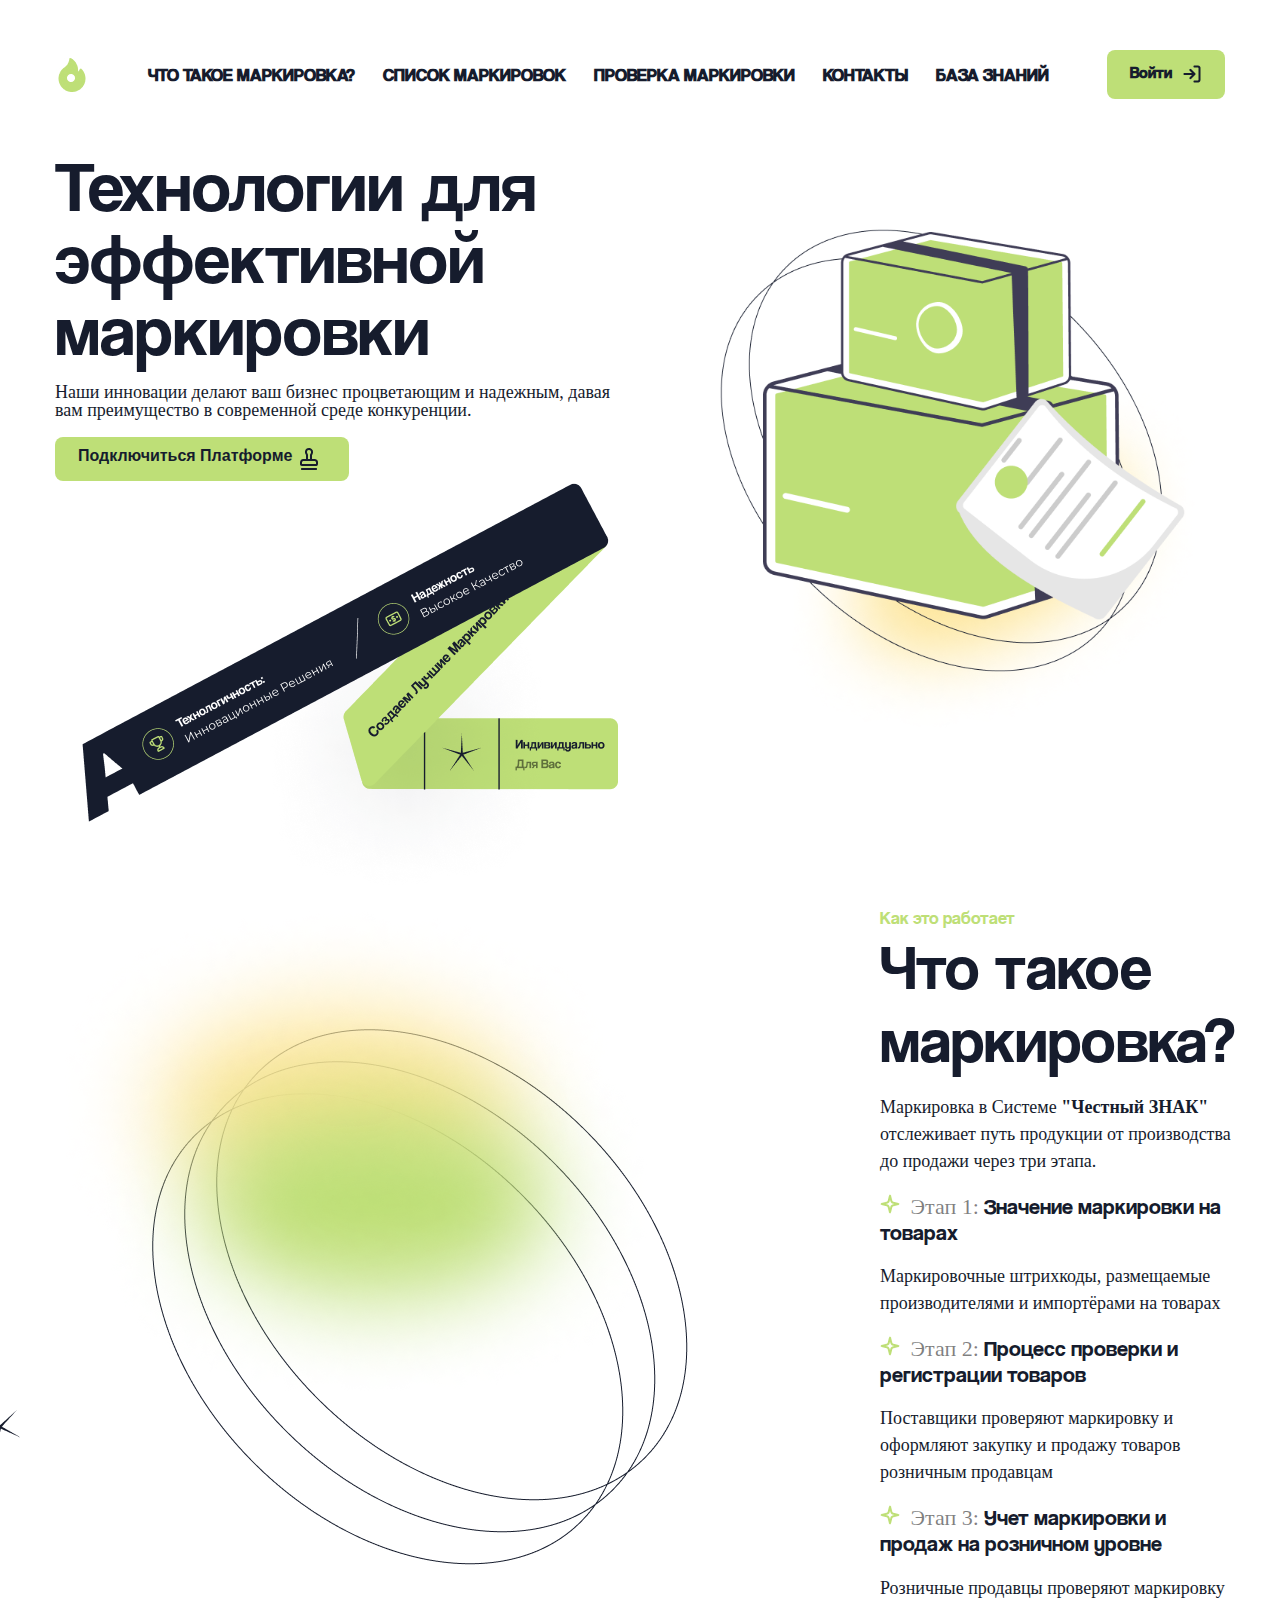
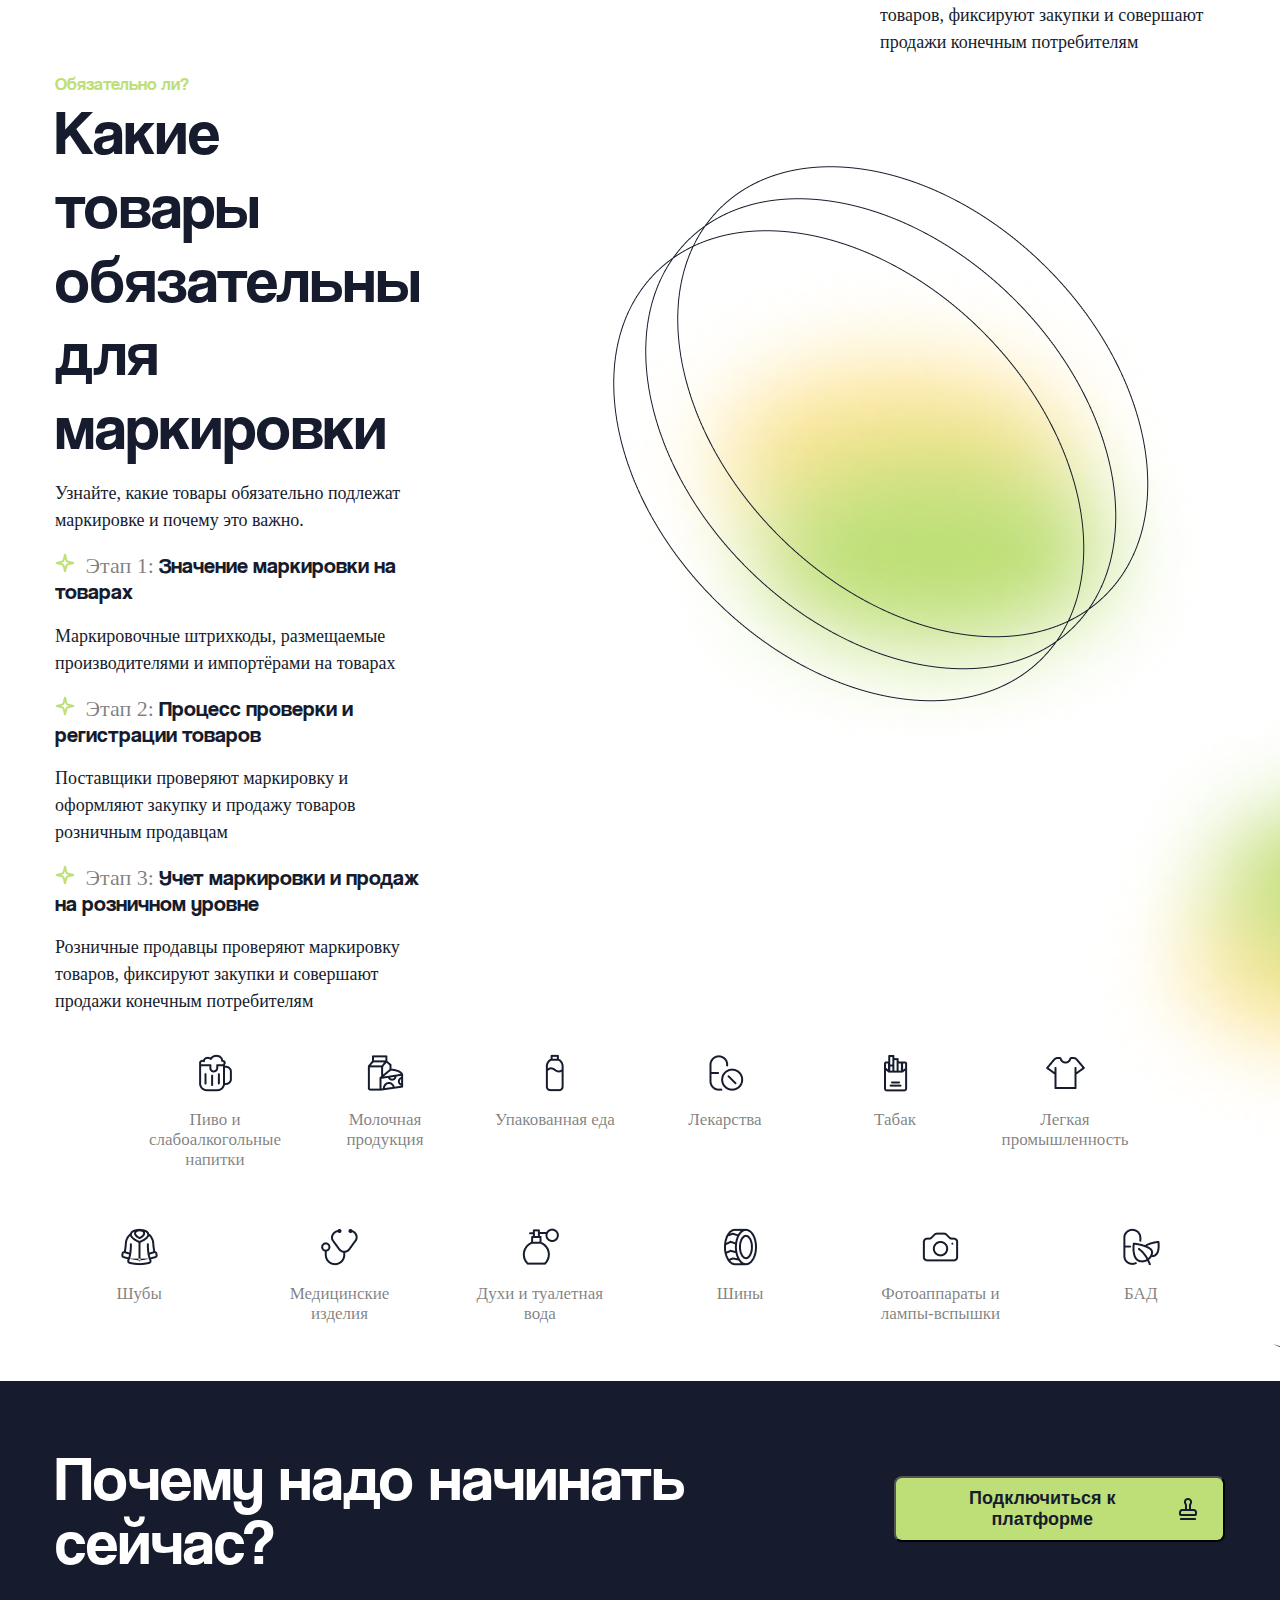
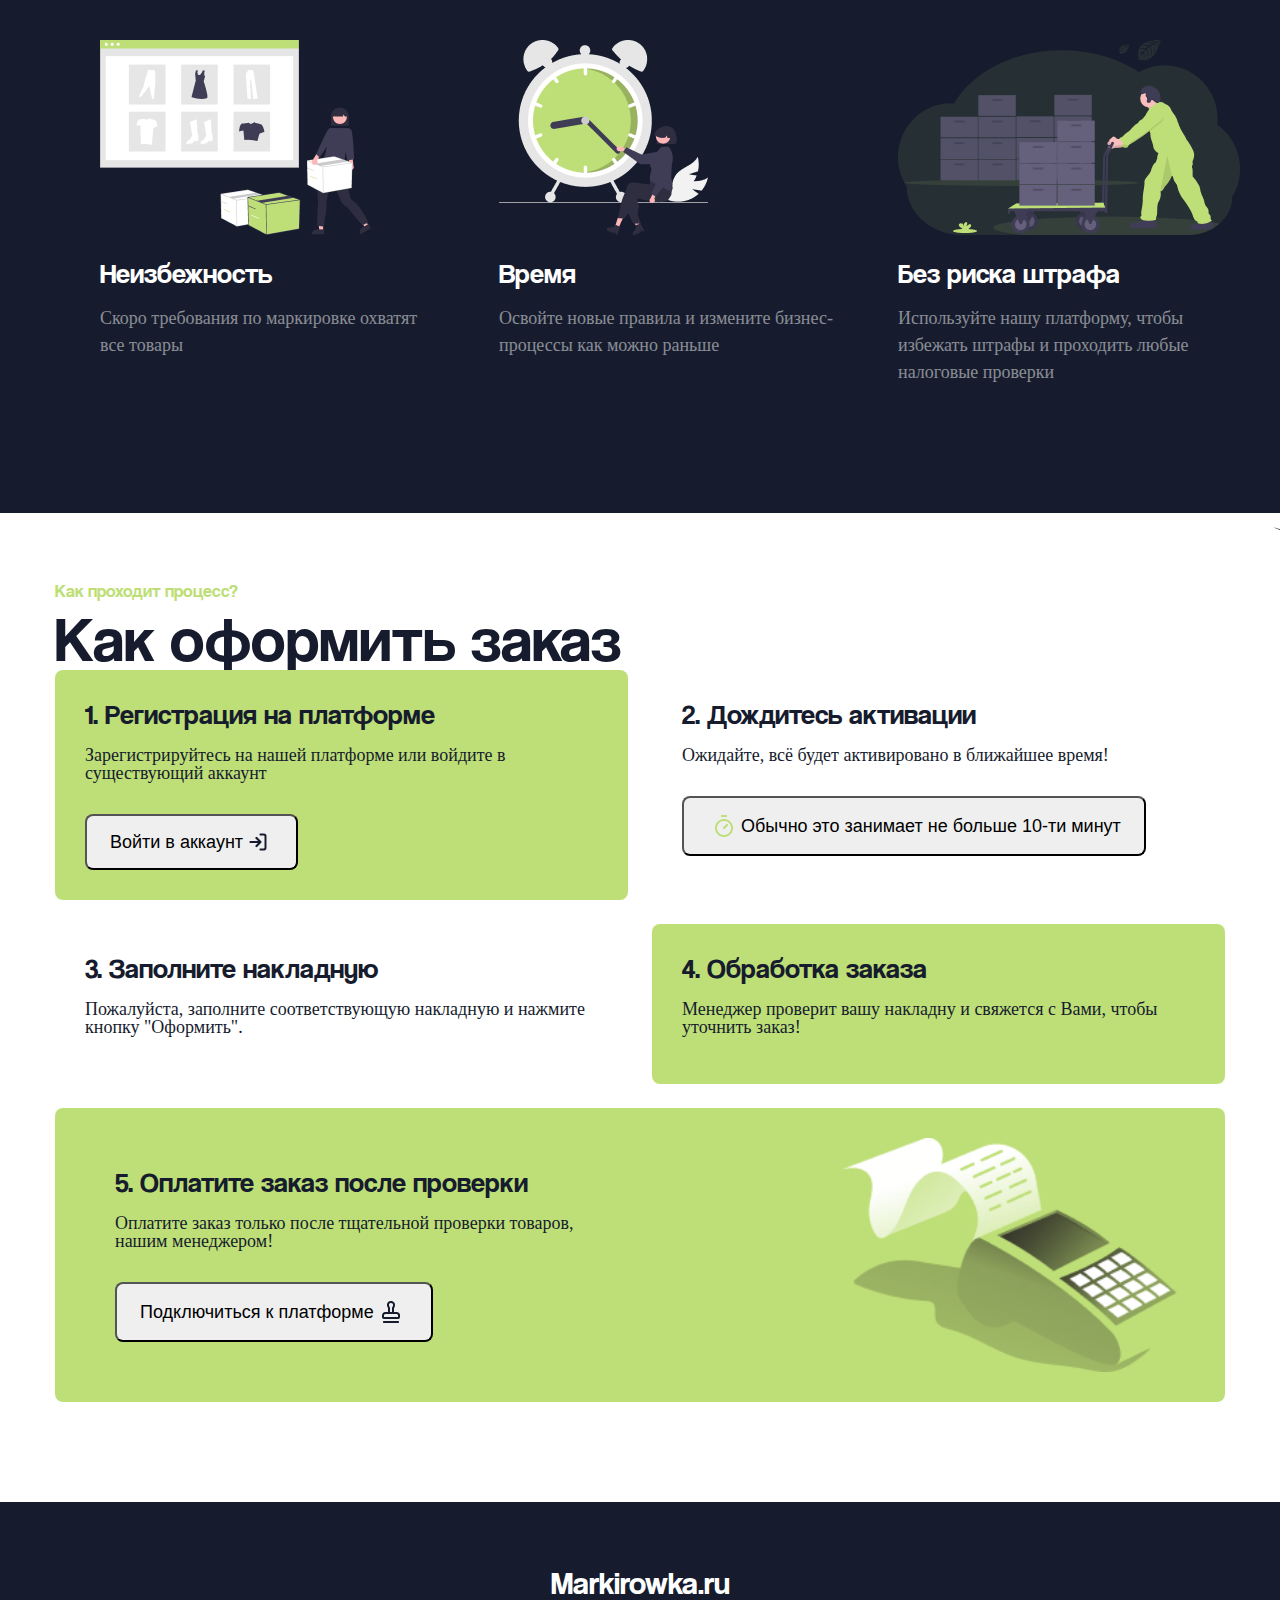
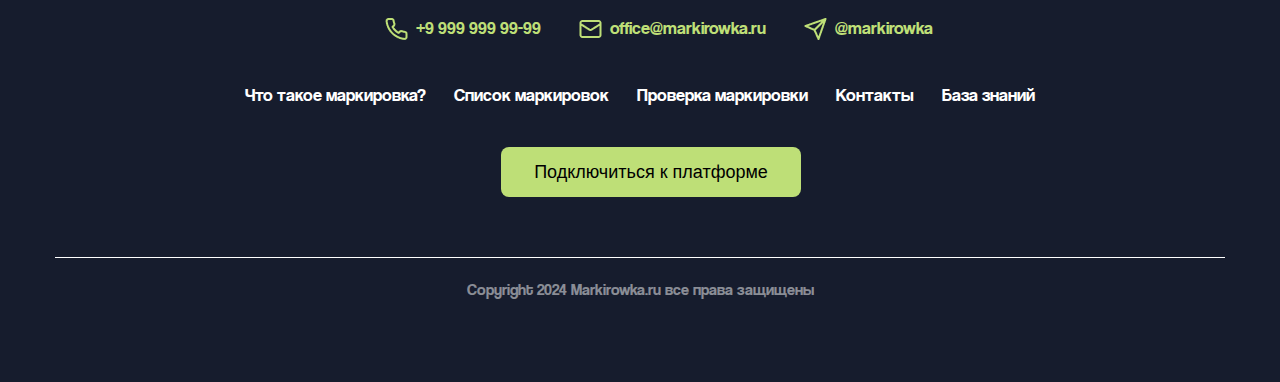
==== index.html @ 3d02a007 "12" ====
<!DOCTYPE html>
<html lang="en">

<head>
	<meta charset="UTF-8" />

	<meta name="viewport" content="width=device-width, initial-scale=1.0" />
	<link rel="stylesheet" href="assets/css/style.css" />
	<link rel="preconnect" href="https://fonts.googleapis.com" />
	<link rel="preconnect" href="https://fonts.gstatic.com" crossorigin />
	<link
		href="https://fonts.googleapis.com/css2?family=Ubuntu:ital,wght@0,300;0,400;0,500;0,700;1,300;1,400;1,500;1,700&display=swap"
		rel="stylesheet" />
	<link href="assets/Fonts/coolvetica rg.ttf" rel="stylesheet" />

	<title>Project</title>
</head>

<body>
	<header class="header">
		<div class="container">
			<div class="header__inner">
				<div class="logo">
					<img class="header__logo" src="assets/Logo/Group.jpg" alt="" />
				</div>
				<nav class="nav">
					<a class="nav__link" href="#">Что такое маркировка?</a>
					<a class="nav__link" href="#">Список маркировок</a>
					<a class="nav__link" href="#">Проверка маркировки</a>
					<a class="nav__link" href="#">Контакты</a>
					<a class="nav__link" href="#">База знаний</a>
				</nav>
				<a class="btn" href="#">
					Войти
					<img class="icon" src="assets/icon/Service/service1.png" alt="#">
				</a>
			</div>
			<div class="burger__menu">
				<div class="burger__icon"></div>
			</div>
		</div>
	</header>

	<div class="intro">
		<div class="container">
			<div class="intro__inner">
				<div class="left">
					<h1 class="intro__title">Технологии для эффективной маркировки</h1>
					<p>
						Наши инновации делают ваш бизнес процветающим и надежным, давая
						вам преимущество в современной среде конкуренции.
					</p>
					<button class="btn" href="#">
						Подключиться платформе
						<img class="icon__btn" src="assets/icon/Service/stamp 1.png" alt="#">
					</button>
					<img class="images__lents" src="assets/Images/lent.png" alt="#" />
				</div>
				<div class="right">
					<img class="images__box" src="assets/Images/Box.png" alt="#" />
				</div>
			</div>
		</div>
	</div>

	<section class="about">
		<div class="container">
			<div class="about__wrapper">
				<div class="left">
					<div class="about__item">
						<img class="item" src="assets/Images/Group 35933.png" alt="" />
					</div>
				</div>
				<div class="right">
					<h3 class="section__suptitle">Как это работает</h3>
					<h2 class="section__title">Что такое маркировка?</h2>
					<div class="section__text">
						<p>
							Маркировка в Системе <span>"Честный ЗНАК" </span>отслеживает
							путь продукции от производства до продажи через три этапа.
						</p>
					</div>
					<div class="section__stage">
						<h4>
							<span class="stage__s">
								<img class="icon__stage__s" src="assets/icon/Service/star.png" alt="#">
								Этап 1:
							</span> Значение маркировки на
							товарах
						</h4>
						<p class="stage">
							Маркировочные штрихкоды, размещаемые производителями и
							импортёрами на товарах
						</p>
						<h4>
							<span class="stage__s">
								<img class="icon__stage__s" src="assets/icon/Service/star.png" alt="#">
								Этап 2:
							</span> Процесс проверки и
							регистрации товаров
						</h4>
						<p class="stage">
							Поставщики проверяют маркировку и оформляют закупку и продажу
							товаров розничным продавцам
						</p>
						<h4>
							<span class="stage__s">
								<img class="icon__stage__s" src="assets/icon/Service/star.png" alt="#">
								Этап 3:
							</span>Учет маркировки и продаж на
							розничном уровне
						</h4>
						<p class="stage">
							Розничные продавцы проверяют маркировку товаров, фиксируют
							закупки и совершают продажи конечным потребителям
						</p>
					</div>
				</div>
			</div>
		</div>
	</section>

	<section class="section">
		<div class="container">
			<div class="about__wrapper">
				<div class="left">
					<h3 class="section__suptitle">Обязательно ли?</h3>
					<h2 class="section__title">
						Какие товары обязательны для маркировки
					</h2>
					<div class="section__text">
						<p>
							Узнайте, какие товары обязательно подлежат маркировке и почему это
							важно.
						</p>
					</div>
					<div class="section__stage">
						<h4>
							<span class="stage__s">
								<img class="icon__stage__s" src="assets/icon/Service/star.png" alt="#">
								Этап 1:
							</span> Значение маркировки на
							товарах
						</h4>
						<p class="stage">
							Маркировочные штрихкоды, размещаемые производителями и импортёрами
							на товарах
						</p>
						<h4>
							<span class="stage__s">
								<img class="icon__stage__s" src="assets/icon/Service/star.png" alt="#">
								Этап 2:
							</span> Процесс проверки и
							регистрации товаров
						</h4>
						<p class="stage">
							Поставщики проверяют маркировку и оформляют закупку и продажу
							товаров розничным продавцам
						</p>
						<h4>
							<span class="stage__s">
								<img class="icon__stage__s" src="assets/icon/Service/star.png" alt="#">
								Этап 3:
							</span>Учет маркировки и продаж на
							розничном уровне
						</h4>
						<p class="stage">
							Розничные продавцы проверяют маркировку товаров, фиксируют закупки
							и совершают продажи конечным потребителям
						</p>
					</div>
				</div>
				<div class="right">
					<div class="about__items ">
						<img class="item" src="assets/Images/Group.png" alt="" />
					</div>
				</div>
			</div>
		</div>
	</section>

	<section class="icons">
		<div class="container">
			<div class="top__icons">
				<div class="icons__img">
					<img src="assets/icon/Icons/beer.png" alt="#">
					<p>Пиво и слабоалкогольные напитки</p>
				</div>
				<div class="icons__img">
					<img src="assets/icon/Icons/milk.png" alt="#">
					<p> Молочная продукция</p>
				</div>
				<div class="icons__img">
					<img src="assets/icon/Icons/water.png" alt="#">
					<p>Упакованная еда</p>
				</div>
				<div class="icons__img">
					<img src="assets/icon/Icons/medicine.png" alt="#">
					<p>Лекарства</p>
				</div>
				<div class="icons__img">
					<img src="assets/icon/Icons/tobacco.png" alt="#">
					<p>Табак</p>
				</div>
				<div class="icons__img">
					<img src="assets/icon/Icons/clothes.png" alt="#">
					<p>Легкая промышленность</p>
				</div>
			</div>

			<div class="bottom__icons">
				<div class="icons__img">
					<img src="assets/icon/Icons/fur.png" alt="#">
					<p>Шубы</p>
				</div>
				<div class="icons__img">
					<img src="assets/icon/Icons/izd_med.png" alt="#">
					<p>Медицинские изделия</p>
				</div>
				<div class="icons__img">
					<img src="assets/icon/Icons/perfume.png" alt="#">
					<p>Духи и туалетная вода</p>
				</div>
				<div class="icons__img">
					<img src="assets/icon/Icons/tires.png" alt="#">
					<p>Шины</p>
				</div>
				<div class="icons__img">
					<img src="assets/icon/Icons/cameras.png" alt="#">
					<p>Фотоаппараты и лампы-вспышки</p>
				</div>
				<div class="icons__img">
					<img src="assets/icon/Icons/bad.png" alt="#">
					<p>БАД</p>
				</div>
			</div>
		</div>
	</section>



	<!-- <section class="section__images">
    <div class="container">
      <div class="image-gallery">
        <div class="top-row">
          <div class="images">
            <img src="assets/Images/Rectangle 15.png" alt="Image 1" class="image" />
            <div class="text">
              <p>
                <img class="icon__text" src="assets/icon/Service/star.png" alt="#">
                Обязательная маркировка
              </p>
              <p>Товары легкой промышленности</p>
            </div>
          </div>
          <div class="images">
            <img src="assets/Images/Rectangle 16.png" alt="Image 2" class="image" />
            <div class="text">
              <p>
                <img class="icon__text" src="assets/icon/Service/star.png" alt="#">
                Обязательная маркировка
              </p>
              <p>Фотоаппараты и лампы-вспышки</p>
            </div>
          </div>
          <div class="images">
            <img src="assets/Images/Rectangle 17.png" alt="Image 3" class="image" />
            <div class="text">
              <p>
                <img class="icon__text" src="assets/icon/Service/star.png" alt="#">
                Обязательная маркировка
              </p>
              <p>Постельное белье</p>
            </div>
          </div>
        </div> -->

	<!-- <div class="bottom-row">
    <div class="images">
      <img src="assets/Images/Rectangle 18.png" alt="Image 4" class="image" />
      <div class="text">
        <p>
          <img class="icon__text" src="assets/icon/Service/star.png" alt="#">
          Обязательная маркировка
        </p>
        <p>Духи и туалетная вода</p>
      </div>
    </div>
    <div class="images">
      <img src="assets/Images/Rectangle 19.png" alt="Image 5" class="image" />
      <div class="text">
        <p>
          <img class="icon__text" src="assets/icon/Service/star.png" alt="#">
          Обязательная маркировка
        </p>
        <p>Шины и покрышки</p>
      </div>
    </div>
    <div class="images">
      <img src="assets/Images/Rectangle 20.png" alt="Image 6" class="image" />
      <div class="text">
        <p>
          <img class="icon__text" src="assets/icon/Service/star.png" alt="#">
          Обязательная маркировка
        </p>
        <p>Обувь</p>
      </div>
    </div>
    <div class="images">
      <img src="assets/Images/Rectangle 21.png" alt="Image 7" class="image" />
      <div class="text">
        <p>
          <img class="icon__text" src="assets/icon/Service/star.png" alt="#">
          Обязательная маркировка
        </p>
        <p>Шубы</p>
      </div>
    </div>
  </div>
  </div>
  </div>

  </section> -->

	<section class="product">
		<div class="container">
			<div class="product__wrapper">
				<h5 class="product__input">
					Почему надо начинать сейчас?
				</h5>
				<button class="btn__icon">
					Подключиться к платформе
					<img class="icon" src="assets/icon/Service/stamp 1.png" alt="#">
				</button>
			</div>
			<div class="product__bottom">
				<div class="up">
					<img class="img__up" src="assets/Images/shopping_re_owap 1.png" alt="#">
					Неизбежность
					<p>Скоро требования по маркировке охватят все товары</p>
				</div>

				<div class="up">
					<img class="img__up" src="assets/Images/management_re_tk5w 2.png" alt="#">
					Время
					<p>Освойте новые правила и измените бизнес-процессы как можно раньше</p>
				</div>

				<div class="up">
					<img class="img__up" src="assets/Images/logistics_x-4-dc 1.png" alt="#">
					Без риска штрафа
					<p>Используйте нашу платформу, чтобы избежать штрафы и проходить любые налоговые проверки</p>
				</div>

			</div>
		</div>
	</section>

	<section class="order">
		<div class="container">
			<div class="order__wrapper">
				<h3 class="order__suptitle">Как проходит процесс?</h3>
				<h2 class="order__title">Как оформить заказ</h2>

				<div class="order__content">
					<div class="order__item">
						<h6 class="text__order">1. Регистрация на платформе</h6>
						<p>
							Зарегистрируйтесь на нашей платформе или войдите в существующий
							аккаунт
						</p>
						<div class="btn__order">
							<button class="btn__place" type="Войти в аккаунт">
								Войти в аккаунт
								<img class="icon__place" src="assets/icon/Service/service1.png" alt="#">
							</button>
						</div>
					</div>

					<div class="order__item order__item--transparent">
						<h6 class="text__order">2. Дождитесь активации</h6>
						<p>Ожидайте, всё будет активировано в ближайшее время!</p>
						<div class="btn__order">
							<button class="btn__place" type="Обычно это занимает не больше 10-ти минут">
								<img class="icon__place" src="assets/icon/Service/timer 1.png" alt="#">
								Обычно это занимает не больше 10-ти минут
							</button>
						</div>
					</div>
				</div>
				<div class="order__content">
					<div class="order__item order__item--transparent">
						<h6 class="text__orders">3. Заполните накладную</h6>
						<p>
							Пожалуйста, заполните соответствующую накладную и нажмите кнопку
							"Оформить".
						</p>
					</div>

					<div class="order__item">
						<h6 class="text__orders">4. Обработка заказа</h6>
						<p>
							Менеджер проверит вашу накладну и свяжется c Вами, чтобы
							уточнить заказ!
						</p>
					</div>
				</div>
				<div class="container__order">
					<div class="order__item">
						<h6 class="text__order">5. Оплатите заказ после проверки</h6>
						<p>
							Оплатите заказ только после тщательной проверки товаров, нашим
							менеджером!
						</p>
						<div class="btn__order">
							<button class="btn__place" type="Подключиться к платформе">
								Подключиться к платформе
								<img class="icon__place" src="assets/icon/Service/stamp 1.png" alt="#">
							</button>
						</div>
					</div>
					<div class="right__payment">
						<img src="assets/Images/edc.png" alt="" />
					</div>
				</div>
			</div>
		</div>
	</section>

	<footer class="footer">
		<div class="container">
			<div class="footer__inner">
				<div class="footer__logo">Markirowka.ru</div>
				<div class="label">
					<div class="footer__label">
						<img class="icon__label" src="assets/icon/Service/phone 1.png" alt="#">
						+9 999 999 99-99
					</div>
					<div class="footer__label">
						<img class="icon__label" src="assets/icon/Service/mail 1.png" alt="#">
						office@markirowka.ru
					</div>
					<div class="footer__label">
						<img class="icon__label" src="assets/icon/Service/send 1.png" alt="#">
						@markirowka
					</div>
				</div>
				<div class="marking">
					<div class="footer__marking">Что такое маркировка?</div>
					<div class="footer__marking">Список маркировок</div>
					<div class="footer__marking">Проверка маркировки</div>
					<div class="footer__marking">Контакты</div>
					<div class="footer__marking">База знаний</div>
				</div>
				<div class="footer__button">
					<button class="footer__btn" type="Подключиться к платформе">
						Подключиться к платформе
					</button>
				</div>
				<div class="copyright">
					Copyright 2024 Markirowka.ru все права защищены
				</div>
			</div>
		</div>
	</footer>
</body>

</html>
---- assets/css/style.css ----
@font-face {
	font-family: 'Coolvetica';
	src: url('../Fonts/coolvetica\ rg.ttf') format('truetype');
	font-style: normal;
	font-weight: normal;
}

body {
	margin: 0;
	font-family: 'Coolvetica';
	width: 100%;
	line-height: 1.6;
	color: #161c2d;
	background-image: url('../background/App\ Landing\ Page.png');
	background-size: unset;
	background-repeat: no-repeat;
	background-position: center;
}

*,
*::after,
*::before {
	box-sizing: border-box;
}

h1,
h2,
h3,
h4,
h5,
h6 {
	margin: 0;
}

.container {
	width: 100%;
	max-width: 1200px;
	padding: 0 15px;
	margin: 0 auto;
}

.intro {
	width: 100%;
	display: flex;
	flex-direction: column;
	justify-content: flex-start;
}

.intro__inner {
	width: 100%;
	max-width: 100%;
	margin: 0;
	display: flex;
	flex-direction: row;
}

.left {
	margin: 0 auto;
	flex: 1 1 50%;
	display: flex;
	flex-direction: column;
	align-items: flex-start;
	width: 70%;
}

.right {
	flex: 1 1 50%;
}

.intro__title {
	font-size: 72px;
	font-weight: 400;
	line-height: 72px;
	text-align: left;
}

.header {
	width: 100%;
	padding: 50px 0px;
	z-index: 1000;
	justify-content: space-between;
}

.header__inner {
	display: flex;
	justify-content: space-between;
	align-items: center;
}

.logo {
	display: flex;
}

.header__logo {
	font-weight: 700;
	align-items: center;
	/* padding-right: 81px; */
}

.nav {
	text-transform: uppercase;
	padding-left: 0px 81px 0px 81px;
}

.nav__link {
	vertical-align: top;
	padding: 0px 12px 0px 12px;
	color: #161c2d;
	font-size: 18px;
	text-decoration: none;
	line-height: 26px;
	font-weight: 700;

	transition: color 0.2s linear;
}

.nav__link:hover {
	color: #bedf77;
}

.btn {
	display: flex;
	justify-content: center;
	vertical-align: top;
	border-radius: 8px;
	padding: 10px 23px 10px 23px;
	text-transform: capitalize;
	font-size: 16px;
	font-weight: 700;
	text-decoration: none;
	border: 0;
	background-color: #bedf77;
	color: #161c2d;
}

.btn__text {
	display: flex;
}

.btn__platform {
	padding: 16px 32px 16px 23px;
	font-weight: 700;
	border-radius: 8px;
	background-color: #bedf77;
	text-decoration: none;
	color: #161c2d;
}

.images__box {
	max-width: 100%;
	position: relative;
}

p {
	font-weight: 500;
	font-size: 18px;
	font-family: 'Poppins';
	line-height: 100%;
	text-align: left;
}

.item {
	display: flex;
	flex-wrap: wrap-reverse;
	flex-direction: column;
	align-items: center;
}

.about__wrapper {
	display: flex;
}

.about__wrapper .right {
	padding-left: 100px;
}

.about__item {
	display: flex;
	align-items: flex-start;
}

.about__items {
	display: flex;
	align-items: flex-start;
}

/**ICONS**/
.top__icons {
	width: 100%;
	display: flex;
	justify-content: center;
	column-gap: 32px;
	padding: 20px 0px;
}

.icons__img {
	display: flex;
	flex-direction: column;
	align-items: center;
	justify-content: space-around;
}

.icons__img p {
	width: 138px;
	height: 60px;
	font-size: 17px;
	font-weight: 400;
	line-height: 20px;
	text-align: center;
	color: #00000080;
}

.bottom__icons {
	width: 100%;
	display: flex;
	justify-content: space-around;
	column-gap: 32px;
	padding: 20px 0px;
}

/* ??? */
.section__suptitle {
	font-size: 18px;
	font-weight: 400;
	line-height: 20.7px;
	color: #bedf77;
}

.section__title {
	line-height: 115%;
	font-size: 64px;
	font-weight: 400;
	text-align: left;
}

.section__text p {
	font-family: Poppins;
	font-size: 18px;
	font-weight: 500;
	line-height: 27px;
	text-align: left;
	padding-top: 0;
}

h4 {
	font-size: 22px;
	font-weight: 400;
	line-height: 25.3px;
	text-align: left;
}

span {
	font-family: Poppins;
	font-size: 18px;
	font-weight: 700;
	line-height: 27px;
	text-align: left;
}

.stage__s {
	font-size: 22px;
	font-weight: 400;
	text-align: left;
	color: #00000080;
}

.stage {
	width: auto;
	font-family: Poppins;
	font-size: 18px;
	font-weight: 500;
	line-height: 27px;
	text-align: left;
}

/* ????????? */
.section__images {
	display: flex;
	justify-content: space-between;
	align-items: center;
	padding-bottom: 64px;
}

.image-gallery {
	display: flex;
	flex-wrap: wrap;
	justify-content: center;
}

.image {
	flex: 1;
	margin-top: 10px;
}

.top-row {
	width: 100%;
	display: flex;
	justify-content: space-between;
	column-gap: 32px;
}

.top-row .images {
	flex: 1 1 33%;
}

.top-row .text {
	display: flex;
	flex-direction: column;
	align-items: flex-start;
}

.image {
	display: block;
	margin: 0 auto;
	border-radius: 20px 20px 0px 0px;
	width: 100%;
}

.bottom-row .text {
	display: flex;
	flex-direction: column;
	align-items: flex-start;
}

.text p:first-child {
	display: flex;
	flex-direction: row;
	margin: 12px 0px 0px 52px;
	font-size: 16px;
	font-weight: 400;
	line-height: 18.4px;
	color: #00000080;
}

.text p:last-child {
	font-size: 18px;
	font-weight: 700;
	line-height: 20.7px;
	text-align: center;
	margin: 15px 0px 15px 50px;
	color: #161c2d;
}

.bottom-row .images {
	flex: 1 1 33%;
}

.bottom-row {
	width: 100%;
	display: flex;
	justify-content: space-between;
	column-gap: 32px;
}

.bottom-row p {
	display: flex;
	flex-direction: column;
}

/*?????????????*/
.section__input {
	width: 100%;
	/* height: 508px; */
	padding: 32px 15px 24px;
	background-color: #161c2d;
}

.product {
	width: 100%;
	display: flex;
	flex-direction: column;
	justify-content: center;
	background-color: #161c2d;

	color: white;
	align-items: flex-start;
	margin-bottom: 64px;
	background-image: url(/assets/background/Frame.png);
	background-size: cover;
	background-repeat: no-repeat;
	background-position: center;
}

.product__wrapper {
	display: flex;
	justify-content: space-between;
	align-items: center;
	padding: 64px 0px 55px 0px;
}

.product__input {
	font-size: 64px;
	font-weight: 400;
	line-height: 64px;
}

.btn__icon {
	display: flex;
	justify-content: center;
	vertical-align: top;
	border-radius: 8px;
	padding: 10px 23px 10px 23px;
	font-size: 18px;
	font-weight: 700;
	text-decoration: none;
	width: 340px;
	align-items: center;
	background-color: #bedf77;
	color: #161c2d;
}

.product__bottom {
	display: flex;
	align-items: flex-start;
	justify-content: space-around;
}

.up {
	display: flex;
	flex-direction: column;
	align-items: flex-start;
	justify-content: center;
	padding: 0px 12px 100px 45px;
	font-size: 28px;
	font-weight: 400;
	line-height: 28px;
	text-align: left;
}

.img__up {
	padding: 12px 0px 24px 0px;
}

.product p {
	width: 342px;
	height: 54px;
	font-family: Poppins;
	font-size: 18px;
	font-weight: 500;
	line-height: 27px;
	text-align: left;
	padding-bottom: 90px;
	color: #ffffff80;
}

.dropdown {
	width: 600px;
	display: flex;
	padding: 10px;
	border-radius: 12px;
	background: #ffffff;
	align-items: start;
	justify-content: flex-start;
	margin: 10px 10px 10px 10px;
}

.dropdown:hover {
	border-color: #666;
}

.dropdown:focus {
	outline: none;
	border-color: #3366ff;
	box-shadow: 0 0 5px rgba(51, 102, 255, 0.5);
}

.dropdown select {
	width: 100%;
	height: 100%;
	font-size: 16px;
	line-height: 24px;
	border: none;
	background: transparent;
}

/*??????????????????????????????????????????????????*/
.section__order {
	width: 100%;
}

.order {
	width: 100%;
	padding-bottom: 100px;
}

.order__suptitle {
	font-size: 18px;
	font-weight: 400;
	text-align: left;
	color: #bedf77;
}

.order__title {
	width: 100%;
	font-size: 64px;
	font-weight: 500;
	line-height: 64px;
}

.order__content {
	display: flex;
	justify-content: space-between;
	column-gap: 24px;
	margin-bottom: 24px;
}

.order__item {
	flex: 1 1 50%;
	padding: 30px;
	background-color: #bedf77;
	border-radius: 8px;
}

.order__item--transparent {
	background-color: transparent;
}

.left__order {
	flex: 1;
	padding: 20px;
	display: flex;
	flex-direction: column;
	align-items: flex-start;
	max-width: 534px;
	border-radius: 8px;
	background-color: #bedf77;
}

.text__order {
	width: 474px;
	font-size: 28px;
	font-weight: 400;
	line-height: 28px;
	text-align: left;
	color: #161c2d;
}

.left__order p {
	width: 100%;
	font-size: 18px;
	font-weight: 400;
	line-height: 18px;
	text-align: left;
	color: #00000080;
}

.btn__order {
	width: 475px;
	font-size: 18px;
	font-weight: 400;
	line-height: 18px;
	text-align: left;
	cursor: pointer;
	border: 0;
	color: #161c2d;
}

.btn__place {
	display: flex;
	flex-direction: row;
	justify-content: center;
	align-items: center;
	font-size: 18px;
	font-weight: 400;
	line-height: 18px;
	text-align: left;
	padding: 16px 23px 16px 23px;
	margin-top: 32px;
	border-radius: 8px;
}

.right__payment {
	width: 100%;
	display: flex;
	justify-content: flex-end;
	flex-direction: row;
}

.right__order {
	flex: 1;
	padding: 20px;
	display: flex;
	flex-direction: column;
	align-items: flex-start;
	max-width: 534px;
	border-radius: 8px;
}

.right__order p {
	width: 100%;
	font-size: 18px;
	font-weight: 400;
	line-height: 18px;
	text-align: left;
	color: #00000080;
}

.inpt__place {
	width: 432px;
	border-radius: 8px;

	border: 1px solid #bedf77;
}

.left__orders {
	flex: 1;
	padding: 20px;
	display: flex;
	flex-direction: column;
	align-items: flex-start;
	max-width: 534px;
	border-radius: 8px;
}

.text__orders {
	width: 474px;
	font-size: 28px;
	font-weight: 400;
	line-height: 28px;
	text-align: left;
	color: #161c2d;
}

.left__orders p {
	width: 100%;
	font-size: 18px;
	font-weight: 400;
	line-height: 18px;
	text-align: left;
	color: #161c2d;
}

.right__orders {
	flex: 1;
	padding: 20px;
	display: flex;
	flex-direction: column;
	align-items: flex-start;
	max-width: 534px;
	border-radius: 8px;
	background-color: #bedf77;
}

.right__orders p {
	width: 385px;
	font-size: 18px;
	font-weight: 400;
	line-height: 18px;
	text-align: left;
	color: #00000080;
}

.container__order {
	max-width: 1445px;
	display: flex;
	left: 175px;
	padding: 30px;
	border-radius: 8px;
	justify-content: space-between;
	background-color: #bedf77;
}

.left__payment p {
	color: #00000080;
}

/*FOOTERS*/
.footer {
	width: 100%;
	padding-top: 64px;
	background-color: #161c2d;
}

.footer__inner {
	width: 100%;
	display: flex;
	justify-content: center;
	align-items: center;
	flex-direction: column;
	flex-wrap: wrap;
	max-width: 1400px;
	margin: 0 auto;
}

.footer__logo {
	width: 181px;
	font-size: 32px;
	font-weight: 400;
	line-height: 32px;
	text-align: center;
	color: #ffffff;
}

.label {
	display: flex;
	flex-direction: row;
	align-items: center;
	justify-content: center;
}

.footer__label {
	display: flex;
	vertical-align: middle;
	font-size: 18px;
	font-weight: 400;
	text-align: center;
	margin: 16px 0px 32px 32px;
	color: #bedf77;
}

.marking {
	width: 70%;
	display: flex;
	justify-content: space-around;
	align-items: center;
	flex-wrap: wrap;
}

.footer__marking {
	margin: 5px;
	font-size: 18px;
	font-weight: 400;
	text-align: center;
	color: #ffffff;
}

.footer__input {
	width: 70%;
	display: flex;
	justify-content: space-around;
	align-items: center;
	flex-wrap: wrap;
}

.footer__button {
	width: 322px;
	display: flex;
	justify-content: flex-end;

	border-radius: 8px;
	margin: 32px 13px 23 px 32px;
}

.footer__btn {
	width: 300px;
	display: flex;
	flex-direction: column;
	justify-content: center;
	align-items: center;
	font-size: 18px;
	font-weight: 400;
	line-height: 18px;
	text-align: left;
	padding: 16px 23px 16px 23px;
	margin-top: 32px;
	border-radius: 8px;
	cursor: pointer;
	border: 0;
	background: #bedf77;
}

.copyright {
	width: 100%;
	padding: 24px 0;
	border-top: 1px solid #ffffff;
	font-size: 16px;
	text-align: center;
	font-weight: 400;
	line-height: 16px;
	color: #ffffff80;
	margin: 60px 0;
}

/*ABout HTML*/
.content {
	width: 100%;
	display: flex;
}

.title {
	width: 189px;

	font-family: Coolvetica;
	font-size: 64px;
	font-weight: 400;
	line-height: 64px;
	text-align: left;
	color: #161c2d;
	padding: 12px 12px 24px 12px;
}

.dropup {
	display: flex;
	width: 1089px;
	height: 64px;
	padding: 8px 24px 8px 24px;
	border-radius: 12px 0px 0px 0px;
	justify-content: space-between;
	align-items: center;
}

.dropdup::after {
	position: static;
	top: 50%;
	right: 10px;
	transform: translateY(-50%);
}

.dropdup option {
	color: #333;
	background-color: #f9f9f9;
}

.markets {
	display: flex;
	width: 342px;
	padding: 0px 16px 16px 16px;
	align-items: center;
	flex-direction: row;
	flex-wrap: nowrap;
	align-content: center;
}
.data {
	width: 342px;
	padding: 25px 24px 32px 24px;
	color: #00000080;
	font-family: Coolvetica;
	font-size: 18px;
	font-weight: 400;
	line-height: 20.7px;
	text-align: left;
	margin: 50px 100px 50px 0px;
}

.text__markets {
	width: 294px;
	font-family: Coolvetica;
	font-size: 22px;
	font-weight: 400;
	padding: 22px 0px 12px 0px;
	text-align: left;
	color: #161c2d;
}

.markets p {
	width: 294px;
	font-family: Poppins;
	font-size: 18px;
	font-weight: 400;
	line-height: 27px;
	color: #00000080;
	text-align: left;
}

.btn__markets {
	display: flex;
	align-items: center;
	justify-content: center;
	width: 294px;
	padding: 16px 23px 16px 23px;
	border-radius: 8px;
	cursor: pointer;
	border: 0;
	background: #161c2d;
	color: #ffffff;
}

/*FOOTER HTML*/
.instruction {
	/* width: 100%; */
	height: 10vh;
	display: flex;
	/* justify-content: center;
  align-items: flex-start */
}

.instruction__info {
	/* width: 100%; */
	display: flex;
	/* align-items: flex-start;
  justify-content: space-between */
}

.instruction__text {
	width: 100%;
	font-family: Coolvetica;
	font-size: 42px;
	font-weight: 400;
	line-height: 42px;
	text-align: left;
	color: #161c2d;
	padding: 0px 0px 0px 235px;
}

.btn__base {
	width: 350px;
	display: flex;
	flex-direction: row;
	align-items: center;
	height: 48px;
	padding: 12px 23px 12px 23px;
	border-radius: 8px;
	margin: 12px 70px 12px 123px;
	cursor: pointer;
	border: 0;
	color: #161c2d;
}

.btn__instruction {
	width: 265px;
	height: 48px;
	display: flex;
	align-items: center;
	padding: 12px 23px 12px 23px;
	border-radius: 8px;
	background: #161c2d;
	margin: 12px 70px 12px 12px;
	cursor: pointer;
	border: 0;
	color: #ffffff;
}

/* ICON */
.icon {
	margin: 4px 0px 5px 10px;
}

.icon__base {
	margin: 5px 10px 5px 0px;
}

.icon__instruction {
	margin: 0px 10px 0px 0px;
}

.icon__label {
	margin: 3px 7px 3px 5px;
}

.icon__markets {
	margin: 0px 10px 0px 0px;
}

.icon__stage__s {
	margin: 0px 5px 0px 0px;
}

.icon__btn {
	margin: 0px 5px 0px 5px;
}

.icon__place {
	margin: 0px 5px 0px 5px;
}

@media (max-width: 1200px) {
	/**HEADER**/
	.container{
		max-width: 1024px;
	}

	.header {
		width: 83%;
		display: flex;
		padding: 35px 0px 35px 185px;
	}

	/**FIRST BLOCK**/
	.left {
		display: flex;
		align-items: center;
		min-width: 1150px;
	}
	.intro__title {
		font-size: 60px;
	}
	p {
		width: 93%;
		max-width: 100%;
		font-size: 32px;
	}
	.btn {
		width: 40%;
		display: flex;
		align-items: center;
		font-size: 21px;
		margin-bottom: 20px;
	}
	.images__lents {
		width: 60%;
		display: flex;
		align-items: center;
	}
	.icon__btn {
		width: 10%;
	}

	.images__box {
		display: none;
	}
	/**ABOUT BLOCK**/
	.about__wrapper {
		display: flex;
		flex-direction: column-reverse;
	}
	.item {
		width: 75%;
		padding-left: 35px;
	}
	.about__items {
		display: none;
	}
	.section__suptitle {
		width: 83%;
		display: flex;
		font-size: 40px;
	}
	.section__title {
		width: 83%;
		font-size: 80px;
	}
	.section__stage {
		width: 83%;
	}
	.section__text p {
		width: 83%;
		font-size: 26px;
	}
	.stage__s {
		font-size: 30px;
	}
	h4 {
		font-size: 30px;
	}
	.stage {
		font-size: 20px;
	}
	/**ABOUT 2 BLOCK**/
}

@media (max-width: 1024px) {
	/**HEADER**/
	/* .container{
    width: 60%;
  } */

	/**FIRST BLOCK**/
	.left {
		display: flex;
		align-items: center;
		align-content: center;
		flex-wrap: wrap;
	}
	.intro__title {
		font-size: 23px;
	}
	p {
		width: 68%;
		max-width: 100%;
		font-size: 20px;
	}
	.btn {
		display: flex;

		align-items: center;
	}
	.images__lents {
		width: 60%;
		display: flex;
		align-items: center;
	}
	.icon__btn {
		width: 10%;
	}
	.right {
		display: none;
	}
	.images__box {
		display: none;
	}
	/**ABOUT BLOCK**/
	.about__wrapper {
		display: flex;
		flex-direction: column-reverse;
	}
	.item {
		width: 75%;
		padding-left: 35px;
	}
	.about__items {
		display: none;
	}
	.section__suptitle {
		width: 83%;
		display: flex;
		font-size: 40px;
	}
	.section__title {
		width: 83%;
		font-size: 80px;
	}
	.section__stage {
		width: 83%;
	}
	.section__text p {
		width: 83%;
		font-size: 26px;
	}
	.stage__s {
		font-size: 30px;
	}
	h4 {
		font-size: 30px;
	}
	.stage {
		font-size: 20px;
	}
}
@media (max-width: 922px) {
}
@media (max-width: 768px) {
}
@media (max-width: 560px) {
}
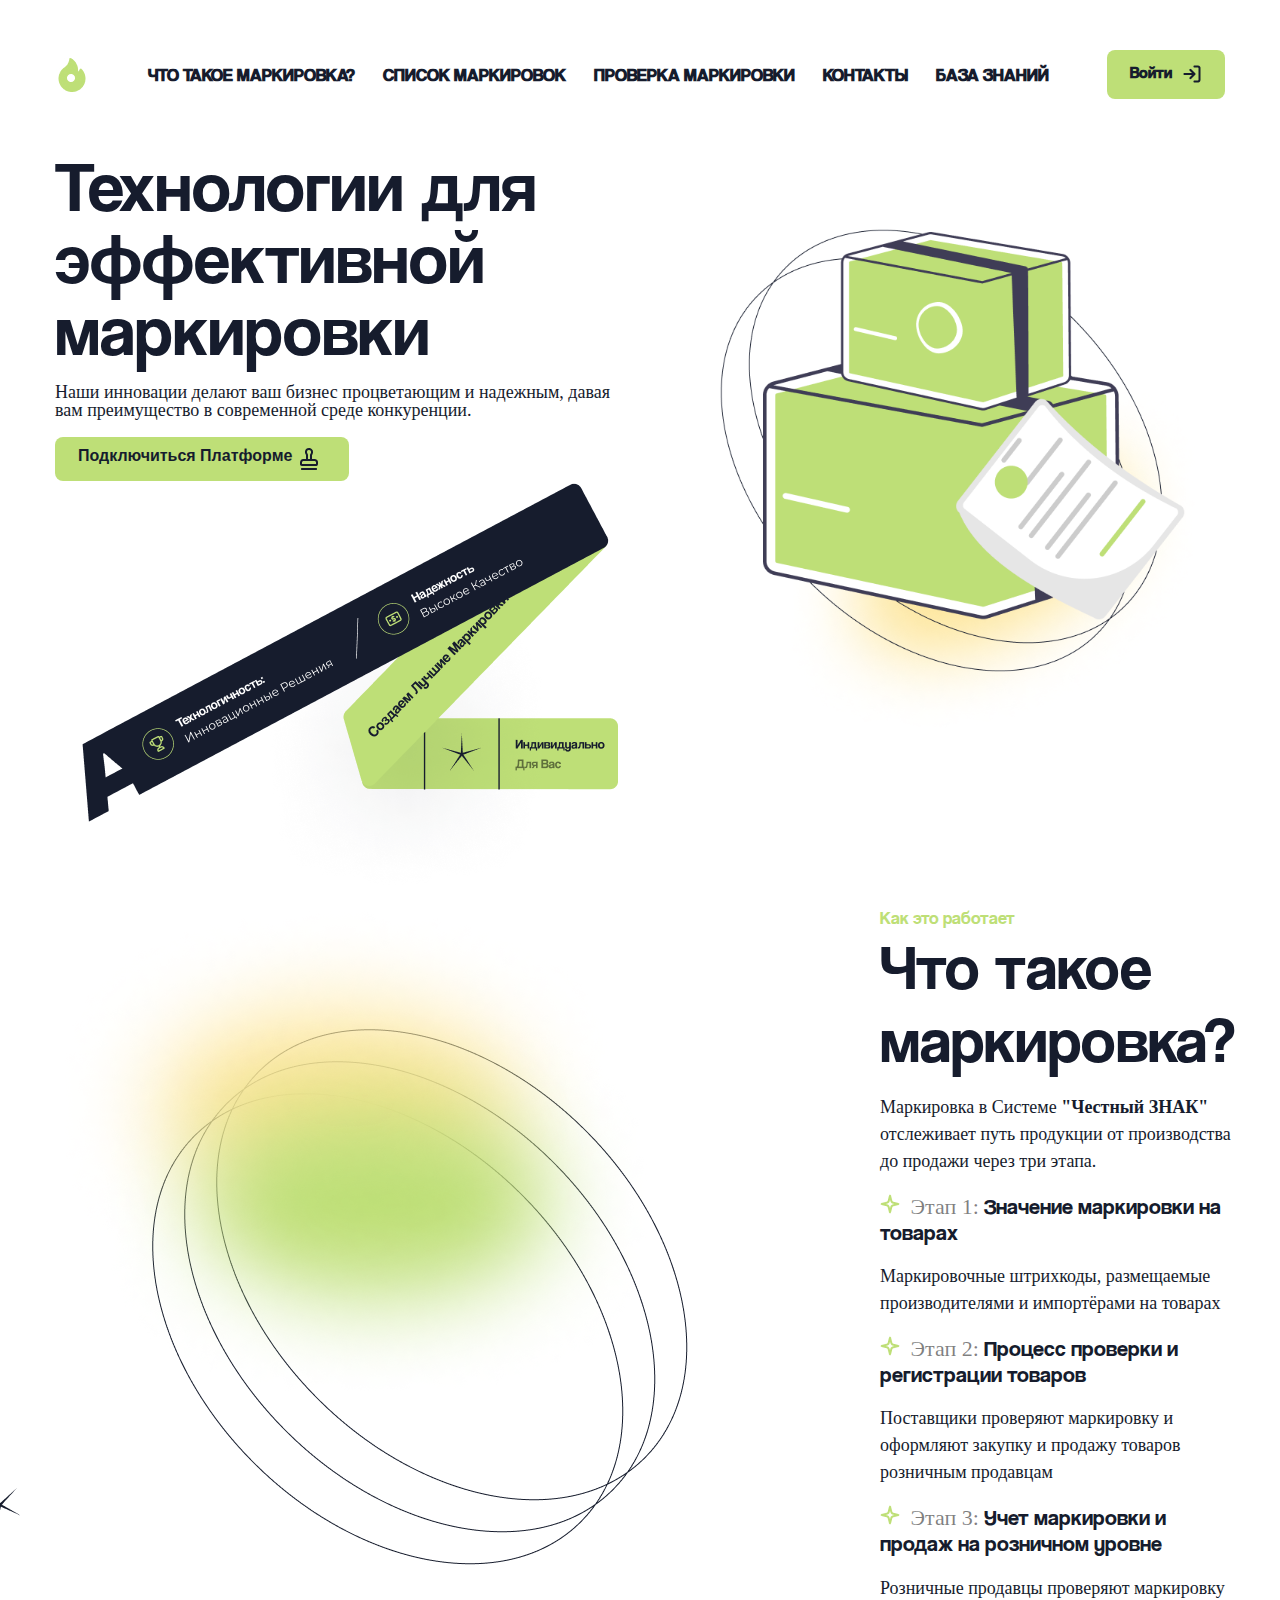
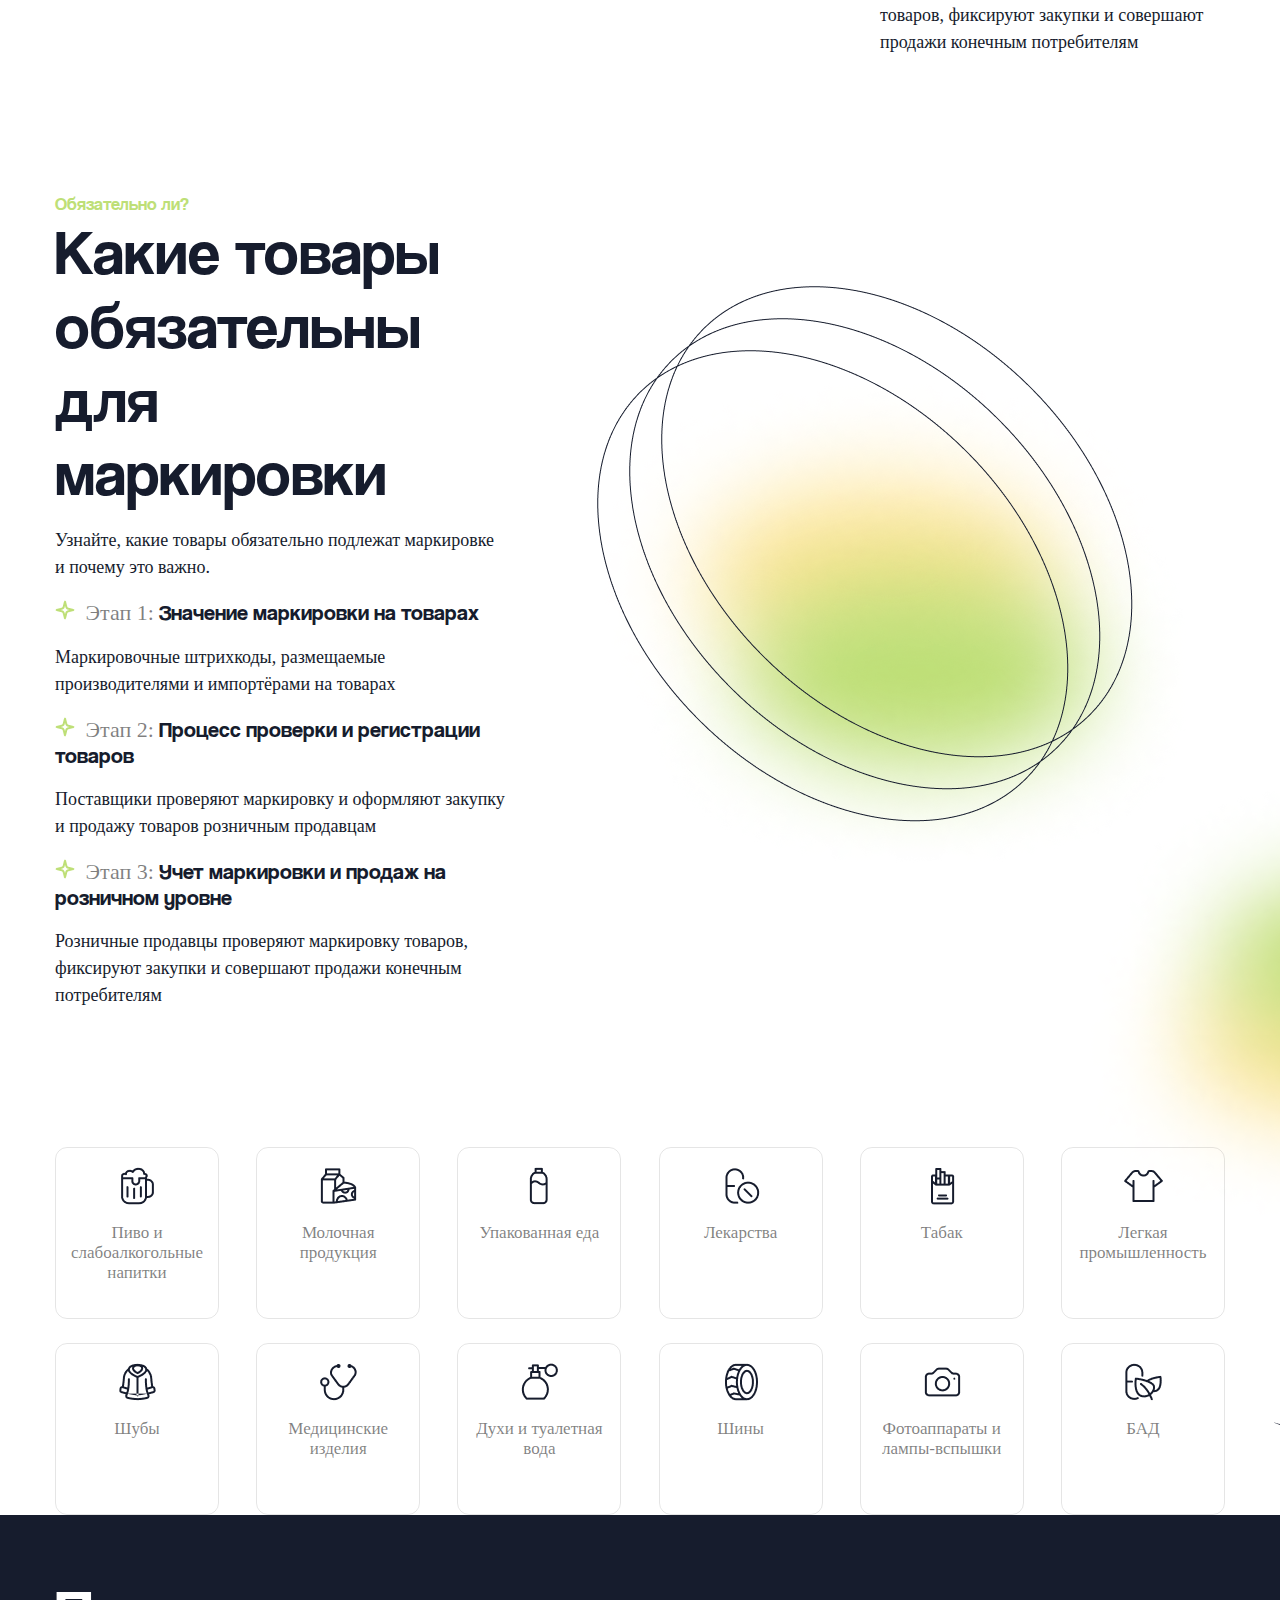
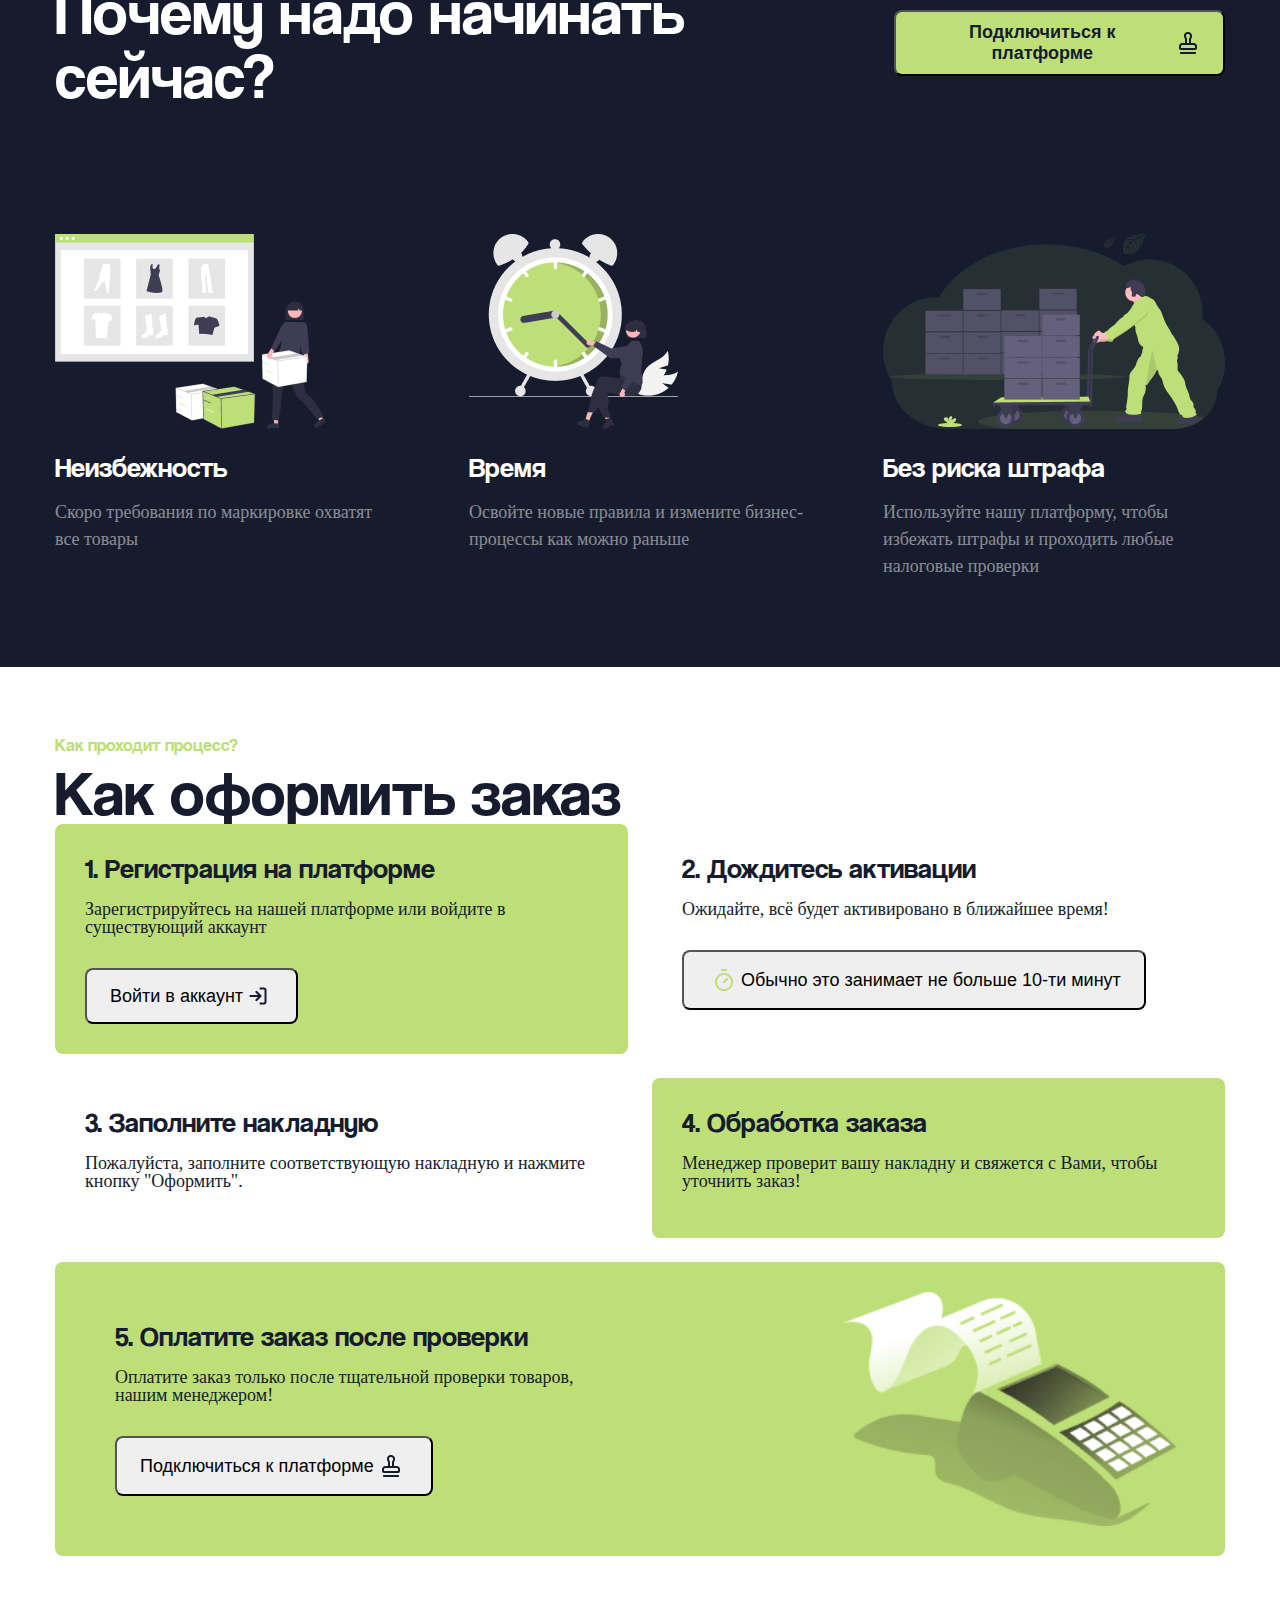
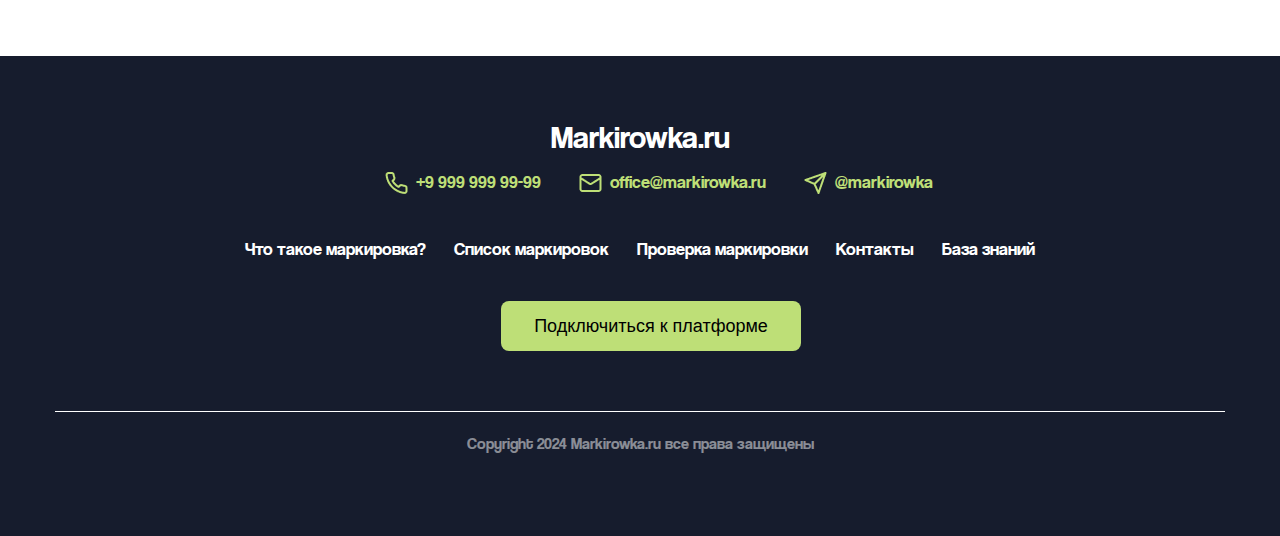
==== commit b550c4a0: "Fix" ====
--- a/index.html
+++ b/index.html
@@ -120,9 +120,9 @@
 		</div>
 	</section>
 
-	<section class="section">
-		<div class="container">
-			<div class="about__wrapper">
+	<section class="products">
+		<div class="container">
+			<div class="products__wrapper">
 				<div class="left">
 					<h3 class="section__suptitle">Обязательно ли?</h3>
 					<h2 class="section__title">
--- a/assets/css/style.css
+++ b/assets/css/style.css
@@ -60,7 +60,7 @@
 	display: flex;
 	flex-direction: column;
 	align-items: flex-start;
-	width: 70%;
+	width: 70%; 
 }
 
 .right {
@@ -188,16 +188,20 @@
 .top__icons {
 	width: 100%;
 	display: flex;
-	justify-content: center;
-	column-gap: 32px;
-	padding: 20px 0px;
+	justify-content: space-between;
+	column-gap: 24px;
+	grid-row-gap: 24px;
+	margin-bottom: 24px;
 }
 
 .icons__img {
 	display: flex;
 	flex-direction: column;
 	align-items: center;
-	justify-content: space-around;
+	justify-content: space-between;
+	border: 1px solid rgba(0,0,0, .1);
+	border-radius: 12px;
+	padding: 18px 12px;
 }
 
 .icons__img p {
@@ -213,9 +217,8 @@
 .bottom__icons {
 	width: 100%;
 	display: flex;
-	justify-content: space-around;
-	column-gap: 32px;
-	padding: 20px 0px;
+	justify-content: space-between;
+	grid-row-gap: 24px;
 }
 
 /* ??? */
@@ -412,7 +415,8 @@
 .product__bottom {
 	display: flex;
 	align-items: flex-start;
-	justify-content: space-around;
+	justify-content: space-between;
+	margin: 60px 0px;
 }
 
 .up {
@@ -420,7 +424,6 @@
 	flex-direction: column;
 	align-items: flex-start;
 	justify-content: center;
-	padding: 0px 12px 100px 45px;
 	font-size: 28px;
 	font-weight: 400;
 	line-height: 28px;
@@ -953,41 +956,76 @@
 	margin: 0px 5px 0px 5px;
 }
 
+
+/* PRODUCTS SECTION */
+.products__wrapper {
+	display: flex;
+	margin: 120px 0px;
+}
+
+
+
+
 @media (max-width: 1200px) {
+	.product__bottom {
+		flex-wrap: wrap;
+		margin: 24px 0px;
+	}
+
+	.product__wrapper {
+		flex-wrap: wrap;
+		grid-row-gap: 24px;
+		padding: 0;
+		margin-top: 32px;
+	}
+	
 	/**HEADER**/
 	.container{
 		max-width: 1024px;
 	}
 
 	.header {
-		width: 83%;
 		display: flex;
-		padding: 35px 0px 35px 185px;
+	}
+
+	/* Сделать BURGER MENU */
+	.nav {
+		display: none;
 	}
 
 	/**FIRST BLOCK**/
-	.left {
+	.intro .left {
+		flex: 1 1 100%;
 		display: flex;
-		align-items: center;
-		min-width: 1150px;
-	}
+		align-items: flex-start;
+	}
+
+	.about__wrapper .right {
+		padding-left: 0;
+	}
+
+	.about__wrapper .about__item {
+		display: none;
+	}
+
+	.intro .right {
+		display: none;
+	}
+	
 	.intro__title {
 		font-size: 60px;
 	}
 	p {
-		width: 93%;
 		max-width: 100%;
 		font-size: 32px;
 	}
 	.btn {
-		width: 40%;
 		display: flex;
 		align-items: center;
 		font-size: 21px;
 		margin-bottom: 20px;
 	}
 	.images__lents {
-		width: 60%;
 		display: flex;
 		align-items: center;
 	}
@@ -1004,26 +1042,21 @@
 		flex-direction: column-reverse;
 	}
 	.item {
-		width: 75%;
 		padding-left: 35px;
 	}
 	.about__items {
 		display: none;
 	}
 	.section__suptitle {
-		width: 83%;
 		display: flex;
 		font-size: 40px;
 	}
 	.section__title {
-		width: 83%;
 		font-size: 80px;
 	}
 	.section__stage {
-		width: 83%;
 	}
 	.section__text p {
-		width: 83%;
 		font-size: 26px;
 	}
 	.stage__s {
@@ -1039,10 +1072,33 @@
 }
 
 @media (max-width: 1024px) {
-	/**HEADER**/
-	/* .container{
-    width: 60%;
-  } */
+	.products .right {
+		display: none;
+	}
+
+	.products .left {
+		align-items: flex-start;
+	}
+
+
+	.order__content {
+		flex-direction: column;
+	}
+
+	.container__order .right__payment {
+		display: none;
+	}
+
+	/* ICONS SECTION */
+	.icons .top__icons {
+		display: grid;
+		grid-template-columns: 1fr 1fr 1fr;
+	}
+	.icons .bottom__icons {
+		display: grid;
+		column-gap: 24px;
+		grid-template-columns: 1fr 1fr 1fr;
+	}
 
 	/**FIRST BLOCK**/
 	.left {
@@ -1052,10 +1108,10 @@
 		flex-wrap: wrap;
 	}
 	.intro__title {
-		font-size: 23px;
+		font-size: 45px;
+		line-height: 115%;
 	}
 	p {
-		width: 68%;
 		max-width: 100%;
 		font-size: 20px;
 	}
@@ -1065,16 +1121,12 @@
 		align-items: center;
 	}
 	.images__lents {
-		width: 60%;
 		display: flex;
 		align-items: center;
 	}
 	.icon__btn {
-		width: 10%;
-	}
-	.right {
-		display: none;
-	}
+	}
+	
 	.images__box {
 		display: none;
 	}
@@ -1084,26 +1136,21 @@
 		flex-direction: column-reverse;
 	}
 	.item {
-		width: 75%;
 		padding-left: 35px;
 	}
 	.about__items {
 		display: none;
 	}
 	.section__suptitle {
-		width: 83%;
 		display: flex;
 		font-size: 40px;
 	}
 	.section__title {
-		width: 83%;
 		font-size: 80px;
 	}
 	.section__stage {
-		width: 83%;
 	}
 	.section__text p {
-		width: 83%;
 		font-size: 26px;
 	}
 	.stage__s {
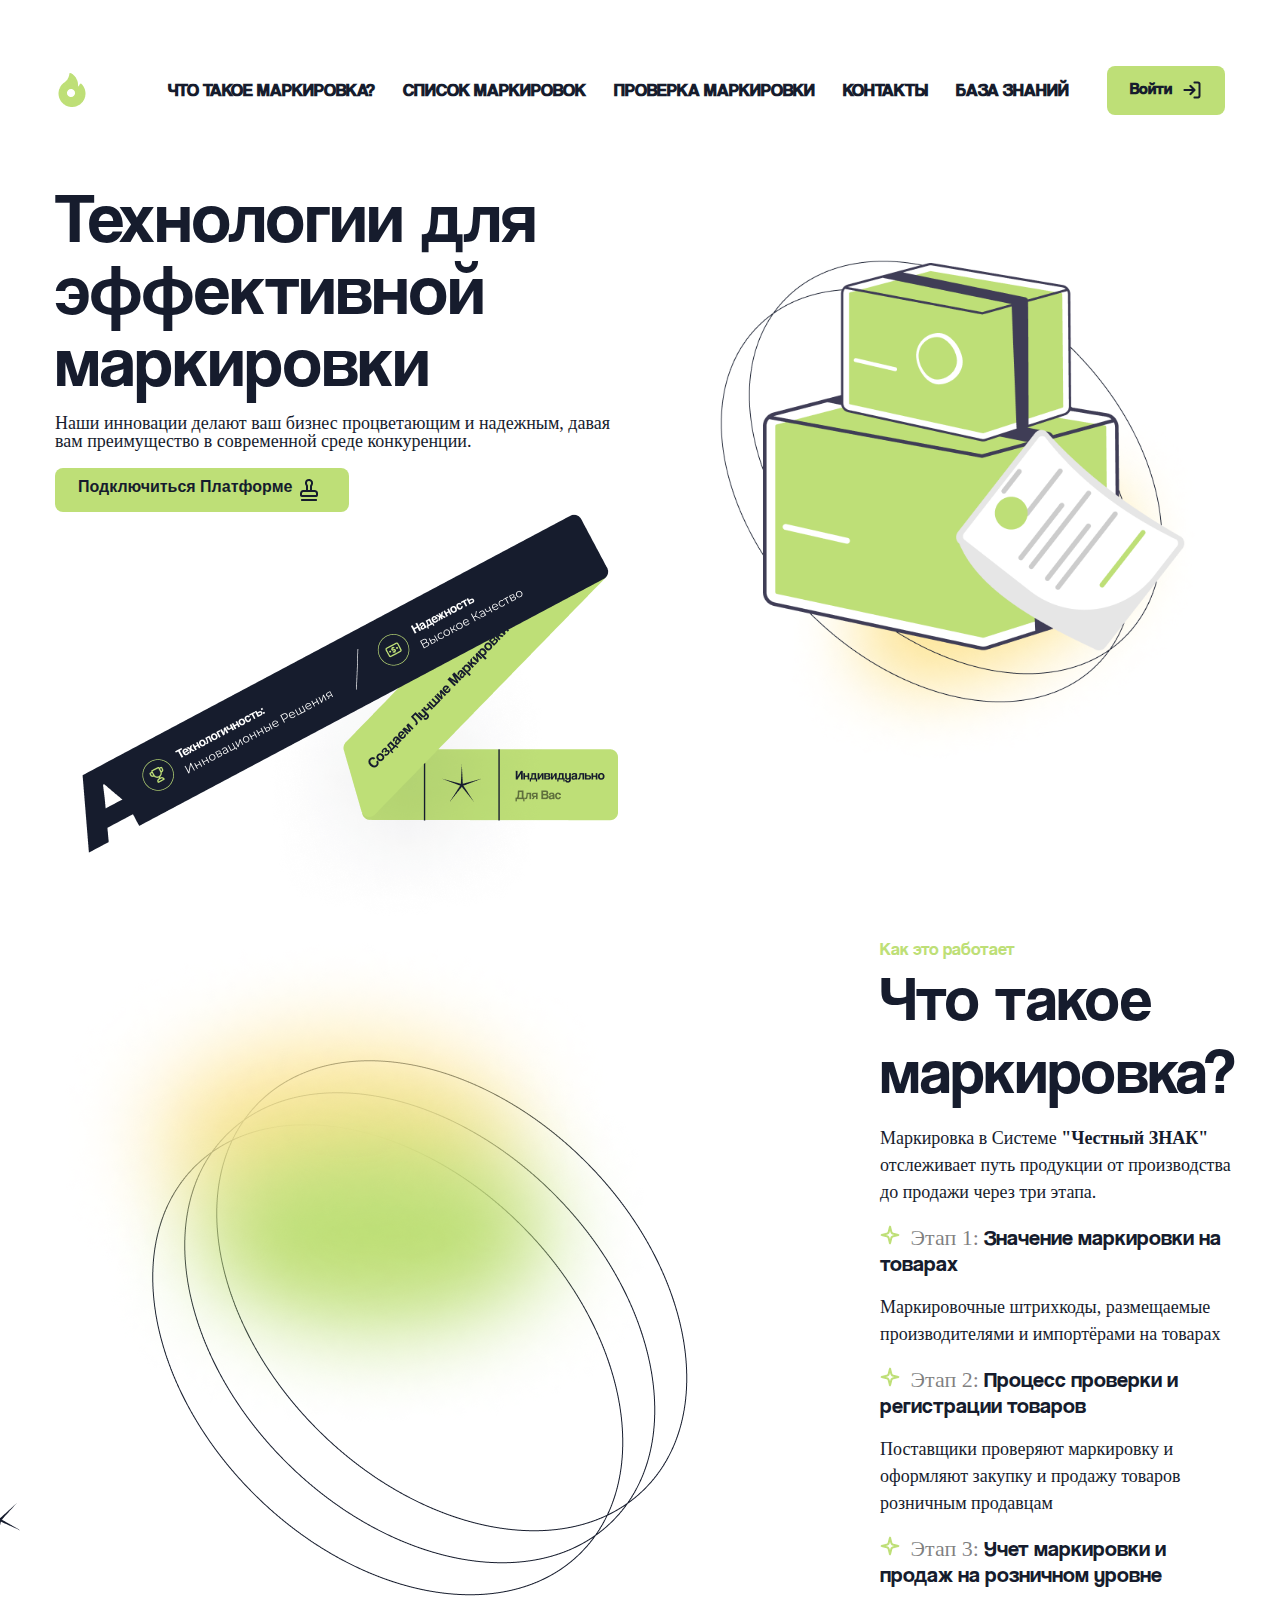
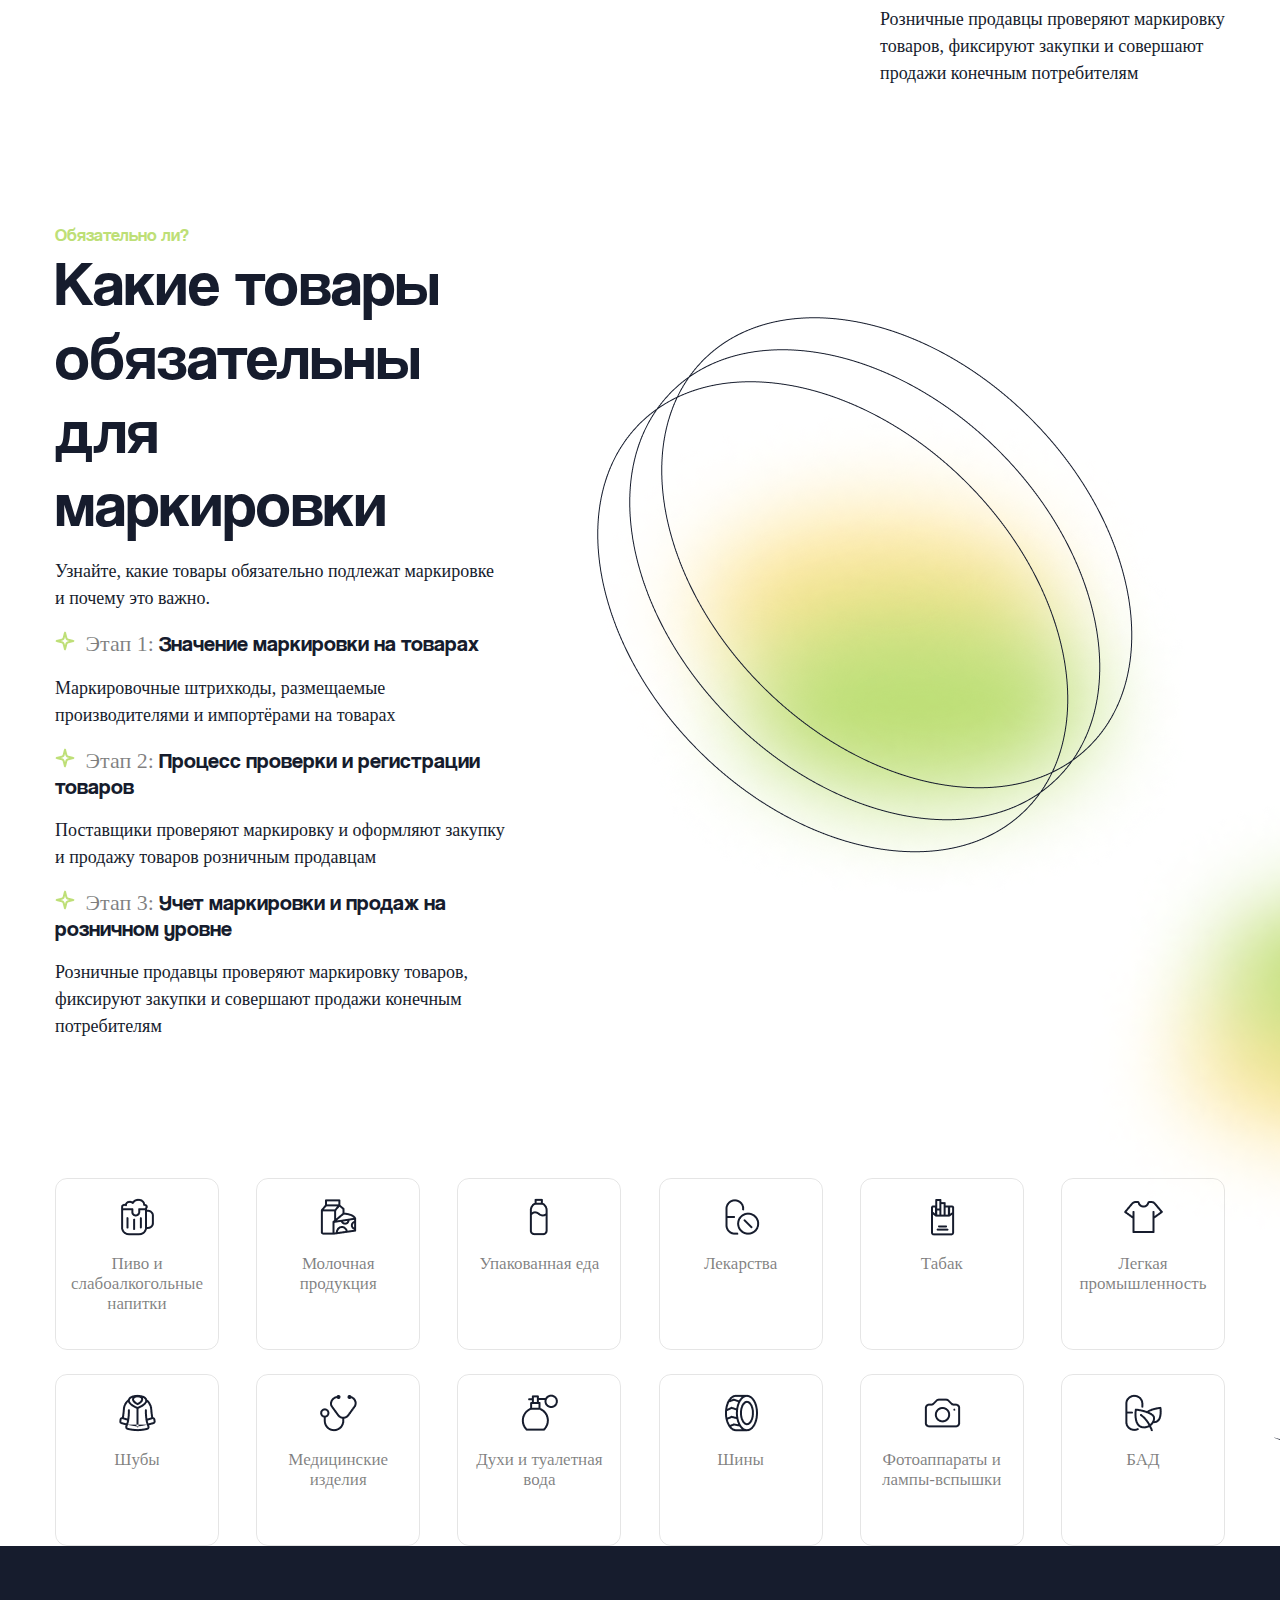
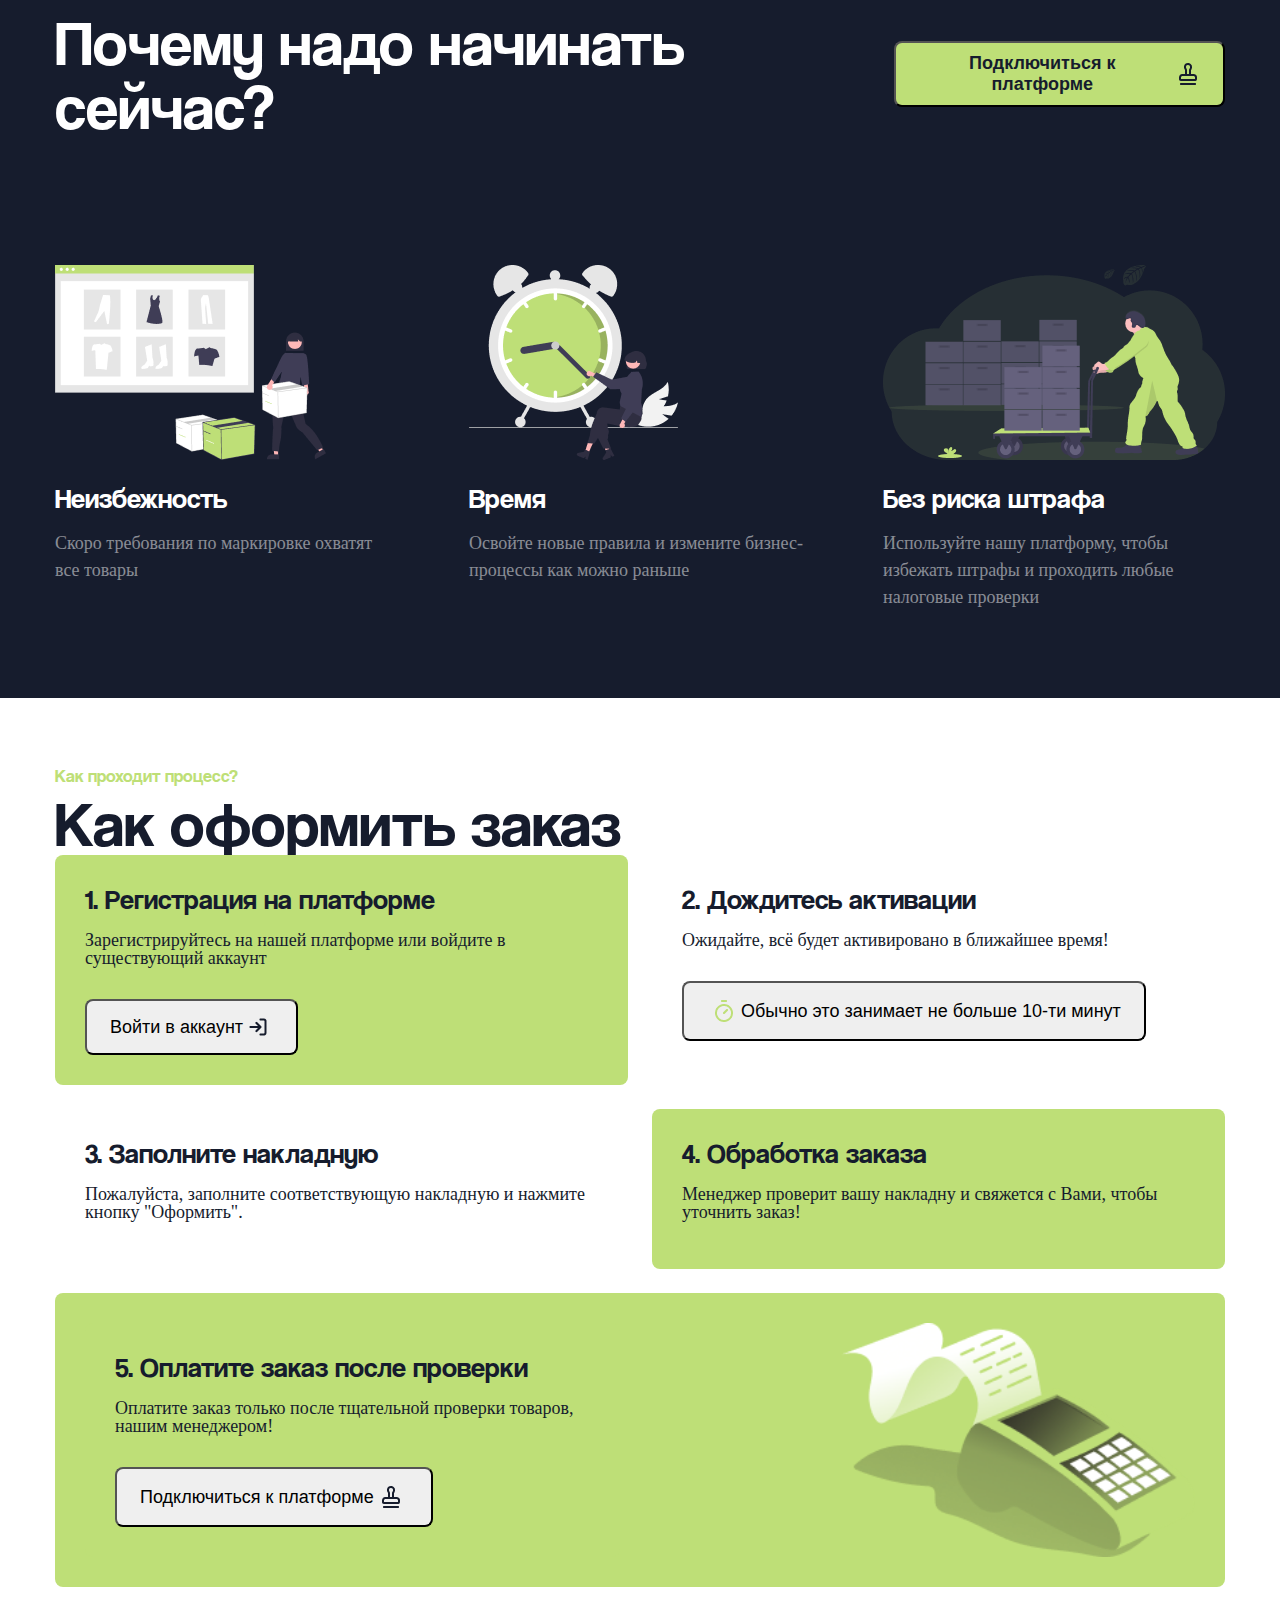
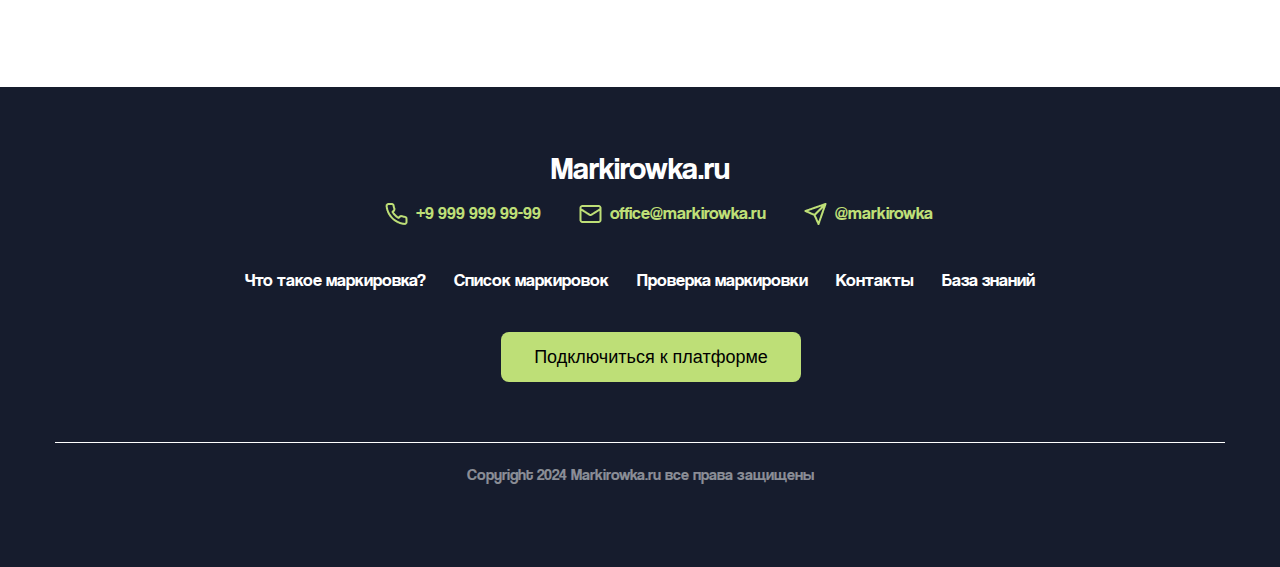
==== commit 579b9418: "12" ====
--- a/index.html
+++ b/index.html
@@ -23,13 +23,20 @@
 				<div class="logo">
 					<img class="header__logo" src="assets/Logo/Group.jpg" alt="" />
 				</div>
-				<nav class="nav">
-					<a class="nav__link" href="#">Что такое маркировка?</a>
-					<a class="nav__link" href="#">Список маркировок</a>
-					<a class="nav__link" href="#">Проверка маркировки</a>
-					<a class="nav__link" href="#">Контакты</a>
-					<a class="nav__link" href="#">База знаний</a>
-				</nav>
+				<div class="header__burger">
+					<span></span>
+				</div>
+				<div class="header__menu">
+					<ul class="header__list">
+						<li>
+							<a class="nav__link" href="#">Что такое маркировка?</a>
+							<a class="nav__link" href="#">Список маркировок</a>
+							<a class="nav__link" href="#">Проверка маркировки</a>
+							<a class="nav__link" href="#">Контакты</a>
+							<a class="nav__link" href="#">База знаний</a>
+						</li>
+					</ul>
+				</div>
 				<a class="btn" href="#">
 					Войти
 					<img class="icon" src="assets/icon/Service/service1.png" alt="#">
--- a/assets/css/style.css
+++ b/assets/css/style.css
@@ -81,10 +81,25 @@
 	justify-content: space-between;
 }
 
+.header__list{
+	display: flex;
+}
+
+.header__burger{
+	display: none;
+}
+
+.header__list li{
+	list-style: none;
+}
+
 .header__inner {
 	display: flex;
 	justify-content: space-between;
 	align-items: center;
+	position: relative;
+	z-index: 2;
+	height: 80px;
 }
 
 .logo {
@@ -97,7 +112,7 @@
 	/* padding-right: 81px; */
 }
 
-.nav {
+.header__menu {
 	text-transform: uppercase;
 	padding-left: 0px 81px 0px 81px;
 }
@@ -967,6 +982,46 @@
 
 
 @media (max-width: 1200px) {
+	.header__inner{
+		height: 50px;
+	}
+	.header__burger{
+		display: block;
+		position: relative;
+		width: 30px;
+		height: 20px;
+		z-index: 3;
+	}
+	.header span{
+		position: absolute;
+		background-color:#bedf77;
+		left: 0;
+		width: 100%;
+		height: 2px;
+		top: 9px;
+	}
+	.header__burger::before,	
+	.header__burger::after{
+		content:'';
+		background-color:#bedf77;
+		position: absolute;
+		width: 100%;
+		height: 2px;
+		left: 0;
+		bottom: 0;
+	}
+	.header__burger::before{
+		top: 0;
+	}
+	.header__menu{
+		position: absolute;
+		top: 0;
+		left: 0;
+		width: 100%;
+		height: 100%;
+		background-color:#fcfff5 ;
+	}
+
 	.product__bottom {
 		flex-wrap: wrap;
 		margin: 24px 0px;
@@ -1044,7 +1099,7 @@
 	.item {
 		padding-left: 35px;
 	}
-	.about__items {
+	.products__wrapper .right {
 		display: none;
 	}
 	.section__suptitle {
@@ -1054,8 +1109,7 @@
 	.section__title {
 		font-size: 80px;
 	}
-	.section__stage {
-	}
+	
 	.section__text p {
 		font-size: 26px;
 	}
@@ -1124,8 +1178,7 @@
 		display: flex;
 		align-items: center;
 	}
-	.icon__btn {
-	}
+
 	
 	.images__box {
 		display: none;
@@ -1148,8 +1201,7 @@
 	.section__title {
 		font-size: 80px;
 	}
-	.section__stage {
-	}
+
 	.section__text p {
 		font-size: 26px;
 	}
@@ -1162,10 +1214,21 @@
 	.stage {
 		font-size: 20px;
 	}
+
 }
 @media (max-width: 922px) {
+	.container {
+    max-width: 768px;
+  }
 }
 @media (max-width: 768px) {
+	.container {
+    max-width: 100%;
+  }
 }
 @media (max-width: 560px) {
-}
+	.container {
+    max-width: 100%;
+  }
+	
+}
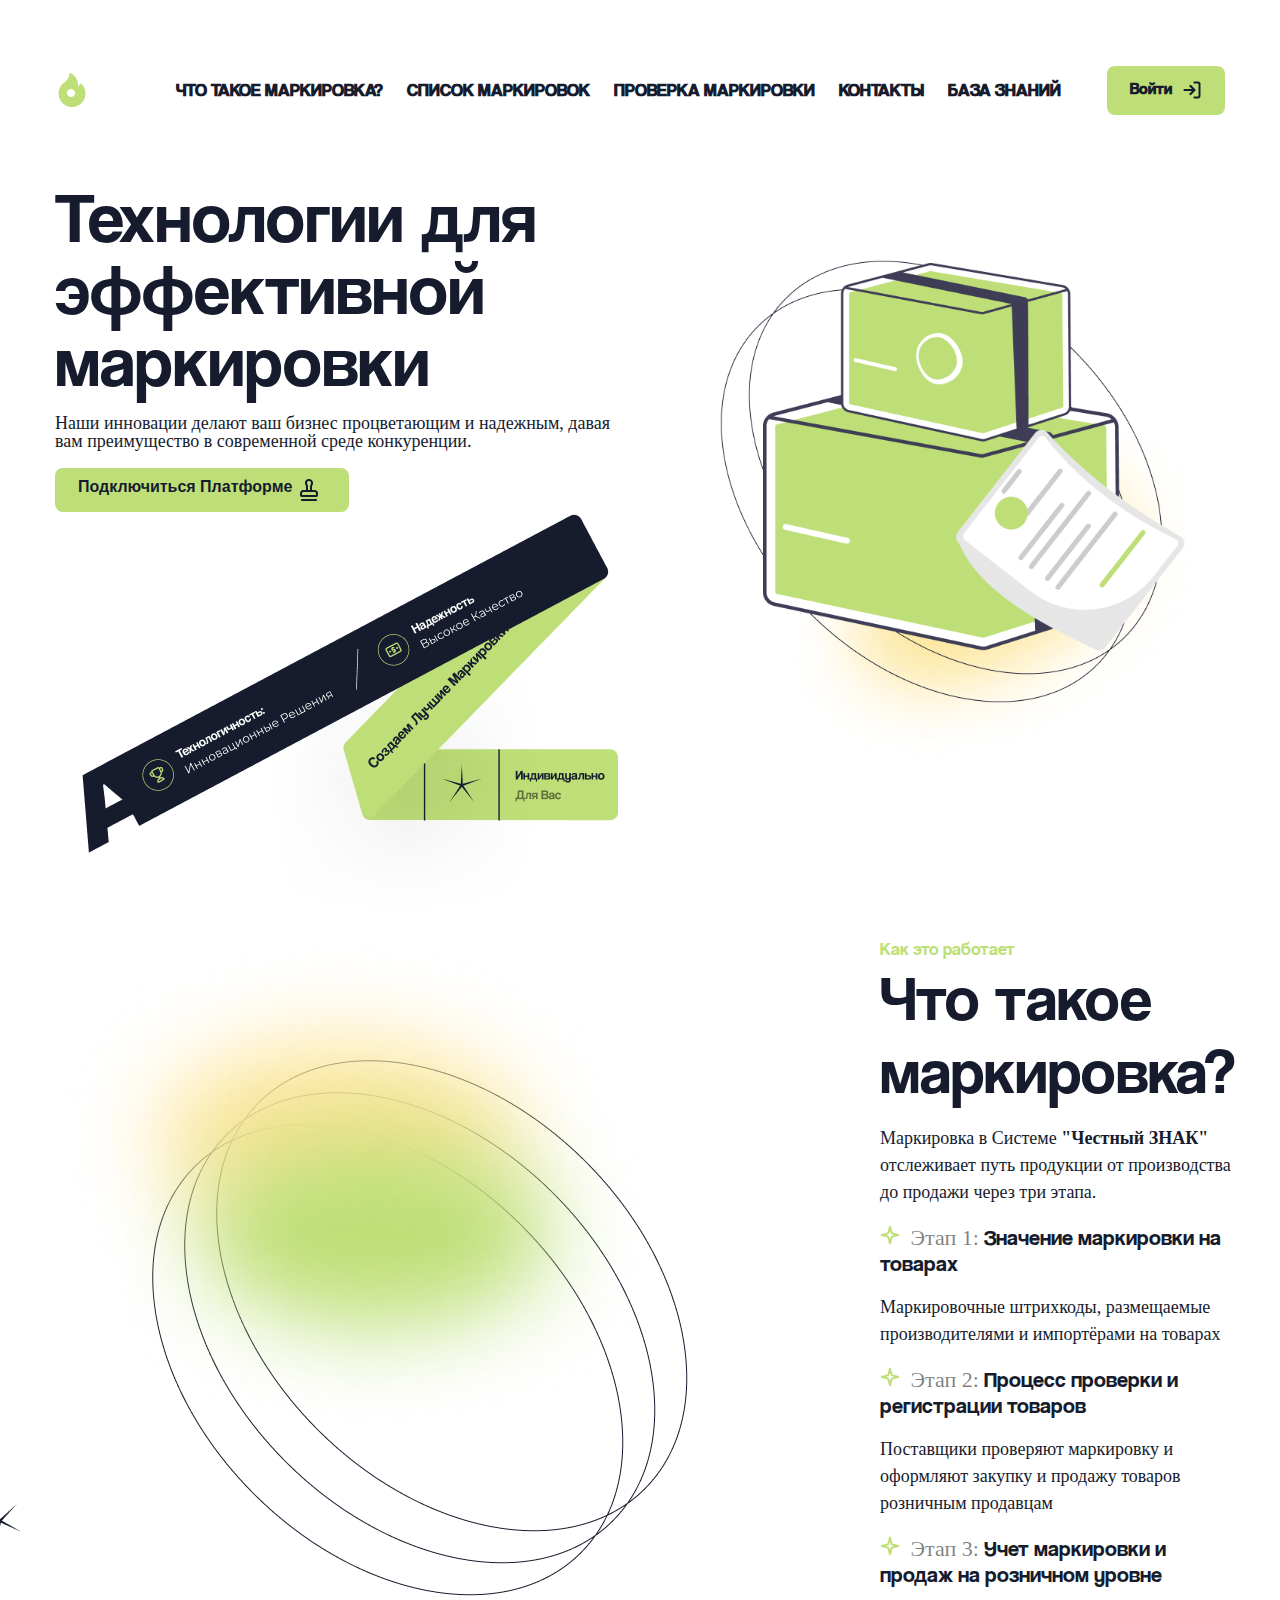
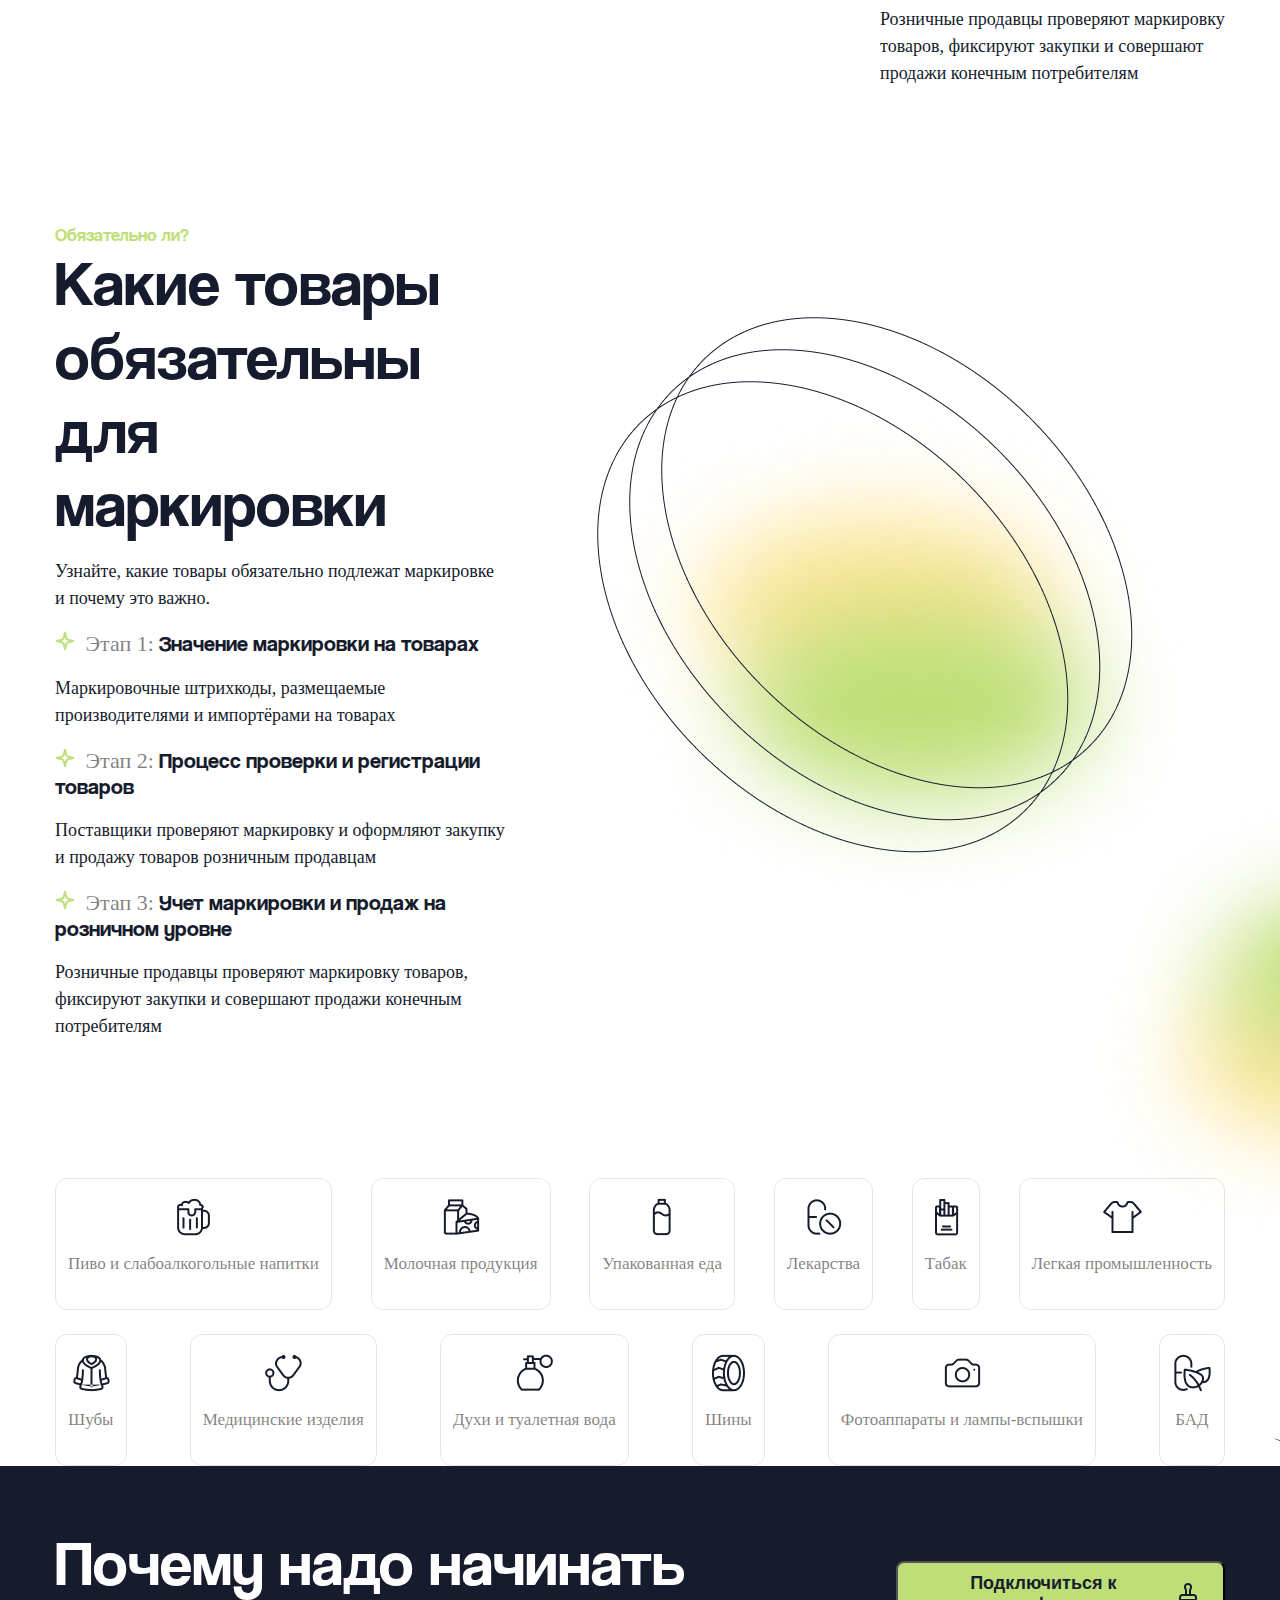
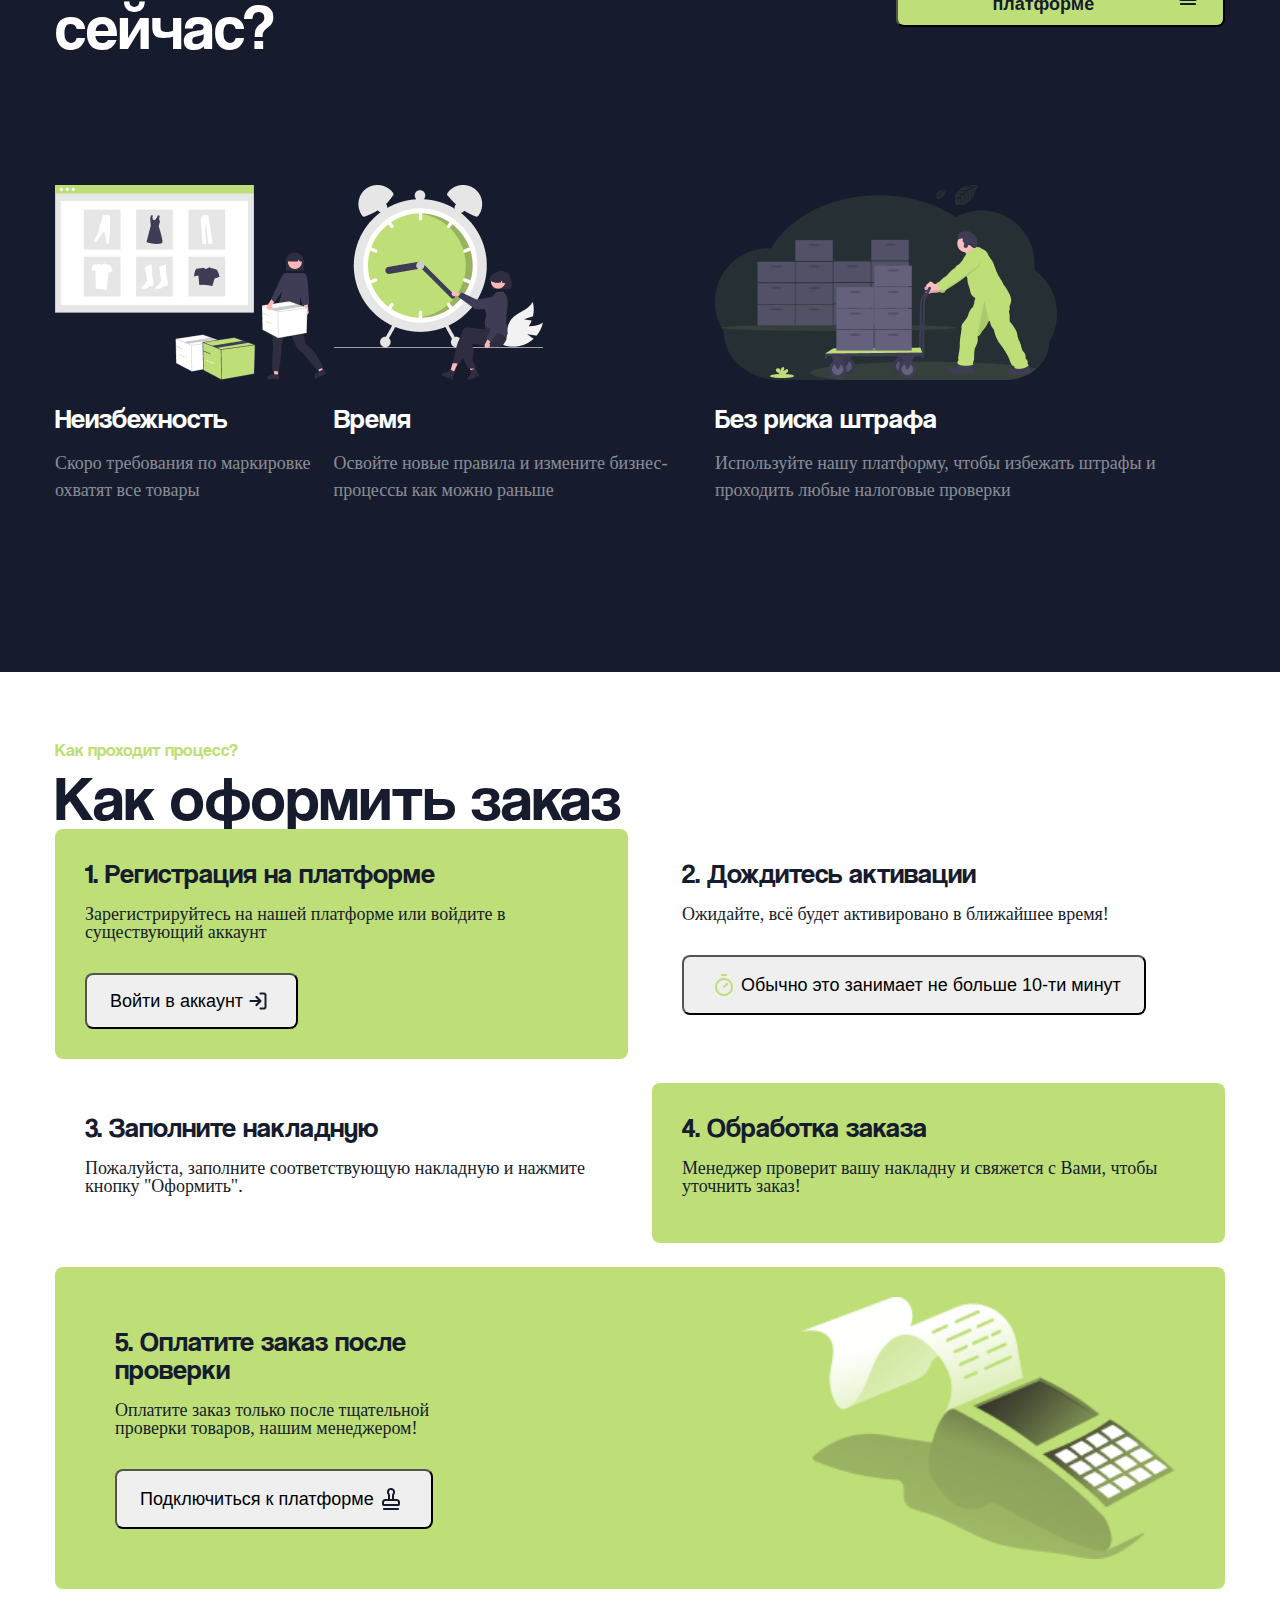
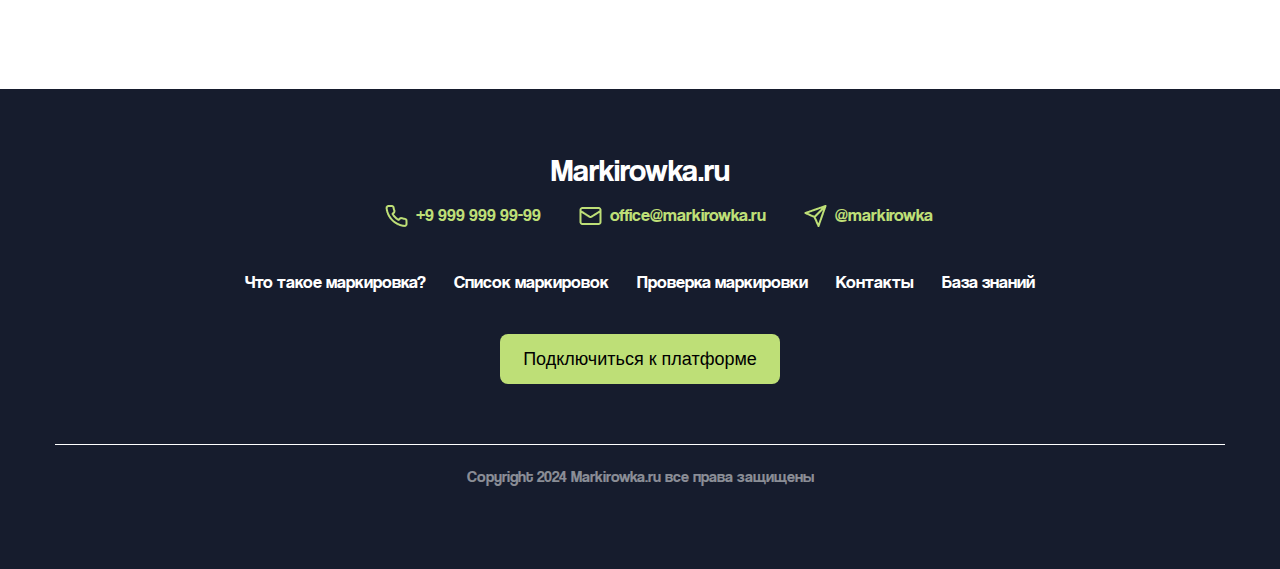
==== commit 54555ad8: "12" ====
--- a/index.html
+++ b/index.html
@@ -12,7 +12,12 @@
 		href="https://fonts.googleapis.com/css2?family=Ubuntu:ital,wght@0,300;0,400;0,500;0,700;1,300;1,400;1,500;1,700&display=swap"
 		rel="stylesheet" />
 	<link href="assets/Fonts/coolvetica rg.ttf" rel="stylesheet" />
-
+	<script
+  	src="https://code.jquery.com/jquery-3.7.1.min.js"
+  	integrity="sha256-/JqT3SQfawRcv/BIHPThkBvs0OEvtFFmqPF/lYI/Cxo="
+  	crossorigin="anonymous">
+	</script>
+	<script src="script.js"></script>
 	<title>Project</title>
 </head>
 
@@ -30,9 +35,17 @@
 					<ul class="header__list">
 						<li>
 							<a class="nav__link" href="#">Что такое маркировка?</a>
+						</li>
+						<li>
 							<a class="nav__link" href="#">Список маркировок</a>
+						</li>
+						<li>
 							<a class="nav__link" href="#">Проверка маркировки</a>
+						</li>
+						<li>
 							<a class="nav__link" href="#">Контакты</a>
+						</li>
+							<li>
 							<a class="nav__link" href="#">База знаний</a>
 						</li>
 					</ul>
@@ -41,9 +54,6 @@
 					Войти
 					<img class="icon" src="assets/icon/Service/service1.png" alt="#">
 				</a>
-			</div>
-			<div class="burger__menu">
-				<div class="burger__icon"></div>
 			</div>
 		</div>
 	</header>
--- a/assets/css/style.css
+++ b/assets/css/style.css
@@ -220,8 +220,6 @@
 }
 
 .icons__img p {
-	width: 138px;
-	height: 60px;
 	font-size: 17px;
 	font-weight: 400;
 	line-height: 20px;
@@ -421,7 +419,6 @@
 	font-size: 18px;
 	font-weight: 700;
 	text-decoration: none;
-	width: 340px;
 	align-items: center;
 	background-color: #bedf77;
 	color: #161c2d;
@@ -450,8 +447,6 @@
 }
 
 .product p {
-	width: 342px;
-	height: 54px;
 	font-family: Poppins;
 	font-size: 18px;
 	font-weight: 500;
@@ -462,7 +457,6 @@
 }
 
 .dropdown {
-	width: 600px;
 	display: flex;
 	padding: 10px;
 	border-radius: 12px;
@@ -539,13 +533,11 @@
 	display: flex;
 	flex-direction: column;
 	align-items: flex-start;
-	max-width: 534px;
 	border-radius: 8px;
 	background-color: #bedf77;
 }
 
 .text__order {
-	width: 474px;
 	font-size: 28px;
 	font-weight: 400;
 	line-height: 28px;
@@ -563,7 +555,6 @@
 }
 
 .btn__order {
-	width: 475px;
 	font-size: 18px;
 	font-weight: 400;
 	line-height: 18px;
@@ -600,7 +591,6 @@
 	display: flex;
 	flex-direction: column;
 	align-items: flex-start;
-	max-width: 534px;
 	border-radius: 8px;
 }
 
@@ -614,9 +604,7 @@
 }
 
 .inpt__place {
-	width: 432px;
-	border-radius: 8px;
-
+	border-radius: 8px;
 	border: 1px solid #bedf77;
 }
 
@@ -626,12 +614,10 @@
 	display: flex;
 	flex-direction: column;
 	align-items: flex-start;
-	max-width: 534px;
 	border-radius: 8px;
 }
 
 .text__orders {
-	width: 474px;
 	font-size: 28px;
 	font-weight: 400;
 	line-height: 28px;
@@ -654,13 +640,11 @@
 	display: flex;
 	flex-direction: column;
 	align-items: flex-start;
-	max-width: 534px;
 	border-radius: 8px;
 	background-color: #bedf77;
 }
 
 .right__orders p {
-	width: 385px;
 	font-size: 18px;
 	font-weight: 400;
 	line-height: 18px;
@@ -701,7 +685,6 @@
 }
 
 .footer__logo {
-	width: 181px;
 	font-size: 32px;
 	font-weight: 400;
 	line-height: 32px;
@@ -751,16 +734,13 @@
 }
 
 .footer__button {
-	width: 322px;
 	display: flex;
 	justify-content: flex-end;
-
 	border-radius: 8px;
 	margin: 32px 13px 23 px 32px;
 }
 
 .footer__btn {
-	width: 300px;
 	display: flex;
 	flex-direction: column;
 	justify-content: center;
@@ -796,9 +776,7 @@
 }
 
 .title {
-	width: 189px;
-
-	font-family: Coolvetica;
+	font-family: 'Coolvetica';
 	font-size: 64px;
 	font-weight: 400;
 	line-height: 64px;
@@ -809,7 +787,6 @@
 
 .dropup {
 	display: flex;
-	width: 1089px;
 	height: 64px;
 	padding: 8px 24px 8px 24px;
 	border-radius: 12px 0px 0px 0px;
@@ -831,7 +808,6 @@
 
 .markets {
 	display: flex;
-	width: 342px;
 	padding: 0px 16px 16px 16px;
 	align-items: center;
 	flex-direction: row;
@@ -839,10 +815,9 @@
 	align-content: center;
 }
 .data {
-	width: 342px;
 	padding: 25px 24px 32px 24px;
 	color: #00000080;
-	font-family: Coolvetica;
+	font-family: "Coolvetica";
 	font-size: 18px;
 	font-weight: 400;
 	line-height: 20.7px;
@@ -851,8 +826,7 @@
 }
 
 .text__markets {
-	width: 294px;
-	font-family: Coolvetica;
+	font-family: "Coolvetica";
 	font-size: 22px;
 	font-weight: 400;
 	padding: 22px 0px 12px 0px;
@@ -861,8 +835,7 @@
 }
 
 .markets p {
-	width: 294px;
-	font-family: Poppins;
+	font-family: "Poppins";
 	font-size: 18px;
 	font-weight: 400;
 	line-height: 27px;
@@ -874,7 +847,6 @@
 	display: flex;
 	align-items: center;
 	justify-content: center;
-	width: 294px;
 	padding: 16px 23px 16px 23px;
 	border-radius: 8px;
 	cursor: pointer;
@@ -885,18 +857,12 @@
 
 /*FOOTER HTML*/
 .instruction {
-	/* width: 100%; */
 	height: 10vh;
 	display: flex;
-	/* justify-content: center;
-  align-items: flex-start */
 }
 
 .instruction__info {
-	/* width: 100%; */
-	display: flex;
-	/* align-items: flex-start;
-  justify-content: space-between */
+	display: flex;
 }
 
 .instruction__text {
@@ -911,7 +877,6 @@
 }
 
 .btn__base {
-	width: 350px;
 	display: flex;
 	flex-direction: row;
 	align-items: center;
@@ -925,8 +890,6 @@
 }
 
 .btn__instruction {
-	width: 265px;
-	height: 48px;
 	display: flex;
 	align-items: center;
 	padding: 12px 23px 12px 23px;
@@ -982,11 +945,19 @@
 
 
 @media (max-width: 1200px) {
+	body.lock{
+		overflow: hidden;
+	}
 	.header__inner{
+		display: flex;
+    justify-content: space-between;
+    align-items: center;
 		height: 50px;
 	}
 	.header__burger{
 		display: block;
+		order: 3; 
+		margin-right: 10px; 
 		position: relative;
 		width: 30px;
 		height: 20px;
@@ -999,6 +970,7 @@
 		width: 100%;
 		height: 2px;
 		top: 9px;
+		transition: all 0.3s ease 0s;
 	}
 	.header__burger::before,	
 	.header__burger::after{
@@ -1008,18 +980,57 @@
 		width: 100%;
 		height: 2px;
 		left: 0;
-		bottom: 0;
+		transition: all 0.3s ease 0s;
 	}
 	.header__burger::before{
 		top: 0;
 	}
+	.header__burger::after{
+		bottom: 0;
+	}
+	.header__burger.active span{
+		transform: scale(0);
+	}
+	.header__burger.active::before{
+		transform: rotate(45deg);
+		top: 9px;
+	}
+	.header__burger.active::after{
+		transform: rotate(-45deg);
+		bottom: 9px;
+	}
 	.header__menu{
-		position: absolute;
-		top: 0;
+		position: fixed;
+		top: -100%;
 		left: 0;
 		width: 100%;
 		height: 100%;
-		background-color:#fcfff5 ;
+		overflow: auto;
+		transition: all 0.3s ease 0s;
+		background-color:#545c42 ;
+		padding: 70px 10px 20px 10px;
+	}
+	.header__menu.active{
+		top: 0;
+	}
+
+	.header__list{
+		display: block;
+	}
+	.header__list li{
+		margin:0px 0px 20px 0px ;
+	}
+
+	.header__inner .header__burger .btn{
+		display: flex;
+		flex-direction: row-reverse;
+	}
+	.nav__link{
+		display: none;
+	}
+
+	.header__menu.active .nav__link {
+		display: flex;
 	}
 
 	.product__bottom {
@@ -1033,10 +1044,12 @@
 		padding: 0;
 		margin-top: 32px;
 	}
-	
+	.logo {
+		order: 1; 
+}
 	/**HEADER**/
 	.container{
-		max-width: 1024px;
+		max-width: 1130px;
 	}
 
 	.header {
@@ -1078,7 +1091,8 @@
 		display: flex;
 		align-items: center;
 		font-size: 21px;
-		margin-bottom: 20px;
+		order: 2;
+		margin: 0 auto; 
 	}
 	.images__lents {
 		display: flex;
@@ -1179,7 +1193,6 @@
 		align-items: center;
 	}
 
-	
 	.images__box {
 		display: none;
 	}
@@ -1225,10 +1238,39 @@
 	.container {
     max-width: 100%;
   }
+	/* ICONS SECTION */
+	.icons .top__icons {
+		display: grid;
+		grid-template-columns: 1fr 1fr;
+	}
+	.icons .bottom__icons {
+		display: grid;
+		column-gap: 24px;
+		grid-template-columns: 1fr 1fr;
+	}
 }
 @media (max-width: 560px) {
 	.container {
     max-width: 100%;
   }
+	.section__title {
+		font-size: 60px;
+	}
+	h4{
+		font-size: 23px;
+	}
+
+	/*LABEL*/
+	.label{
+		display: grid;
+		column-gap: 5px;
+		grid-template-columns: 1fr;
+	}
+	/*MARKING*/
+	.marking{
+		display: grid;
+		column-gap: 5px;
+		grid-template-columns: 1fr;
+	}
 	
 }
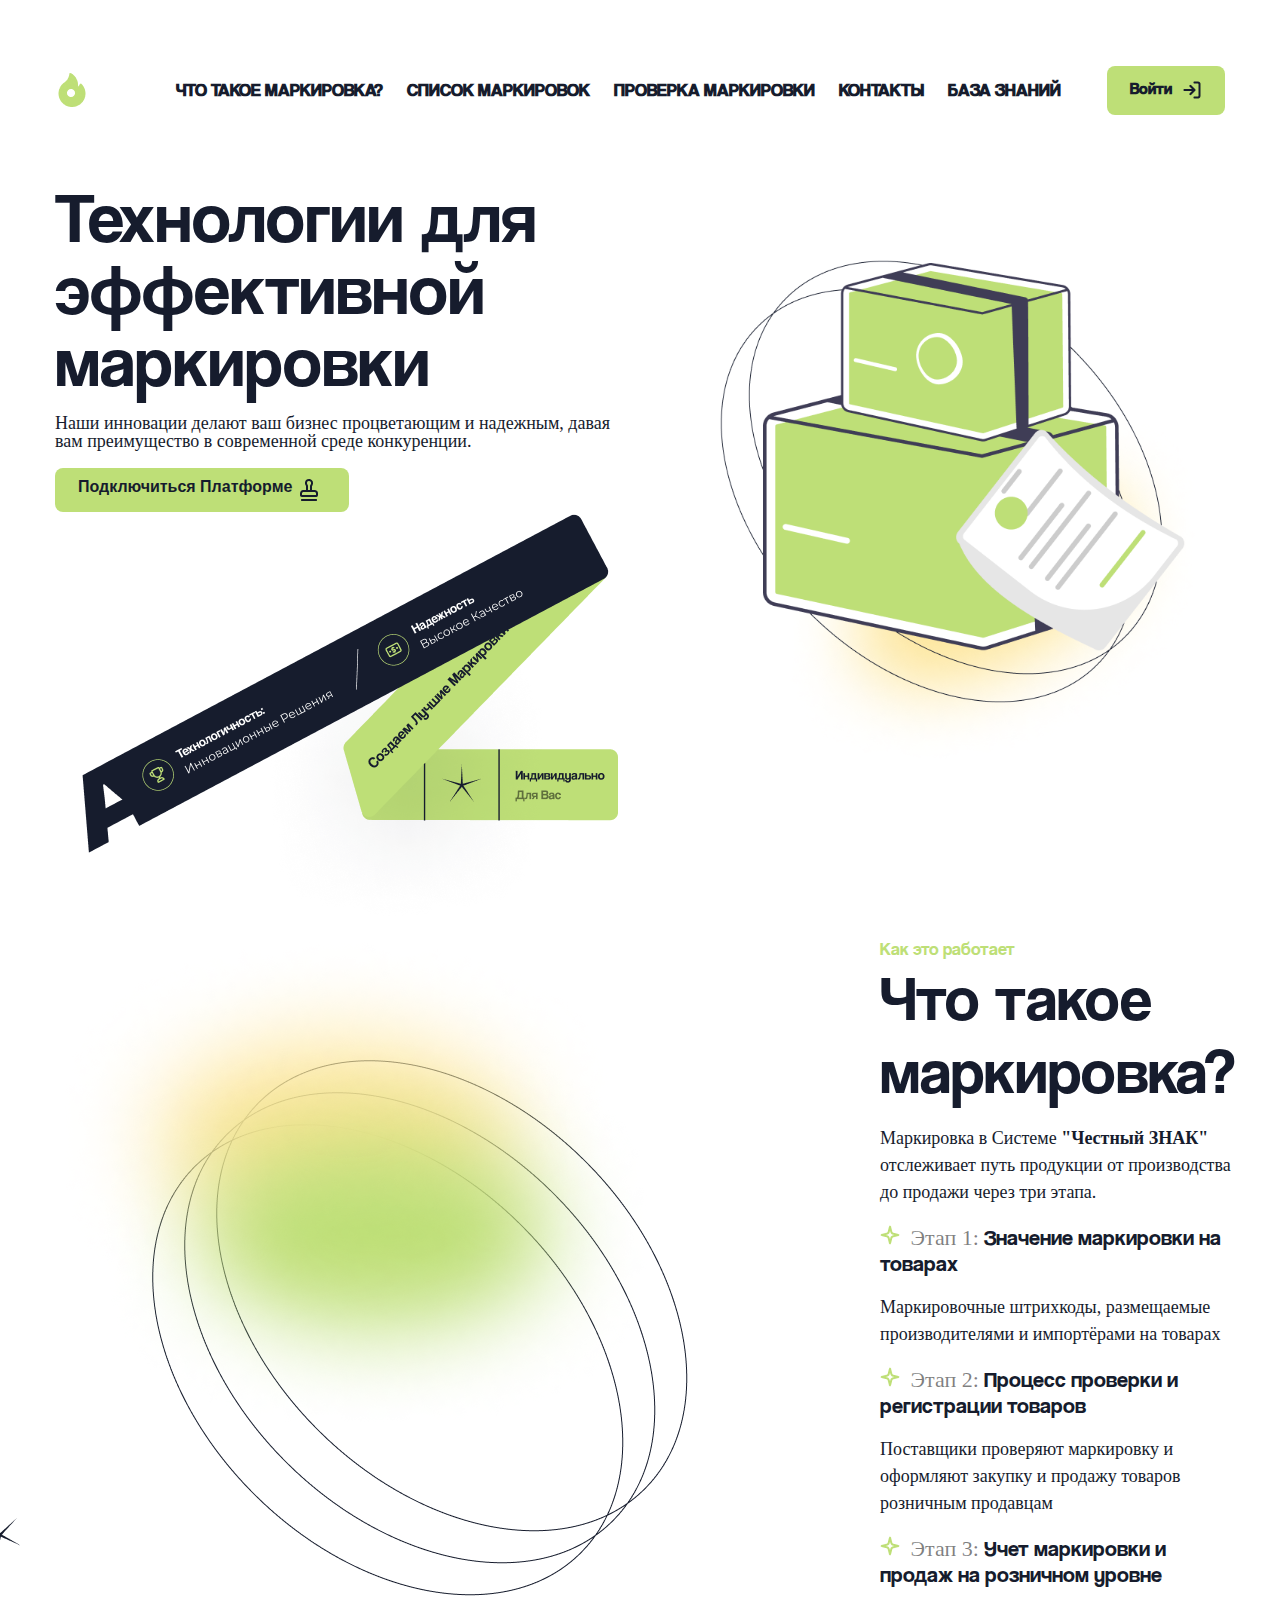
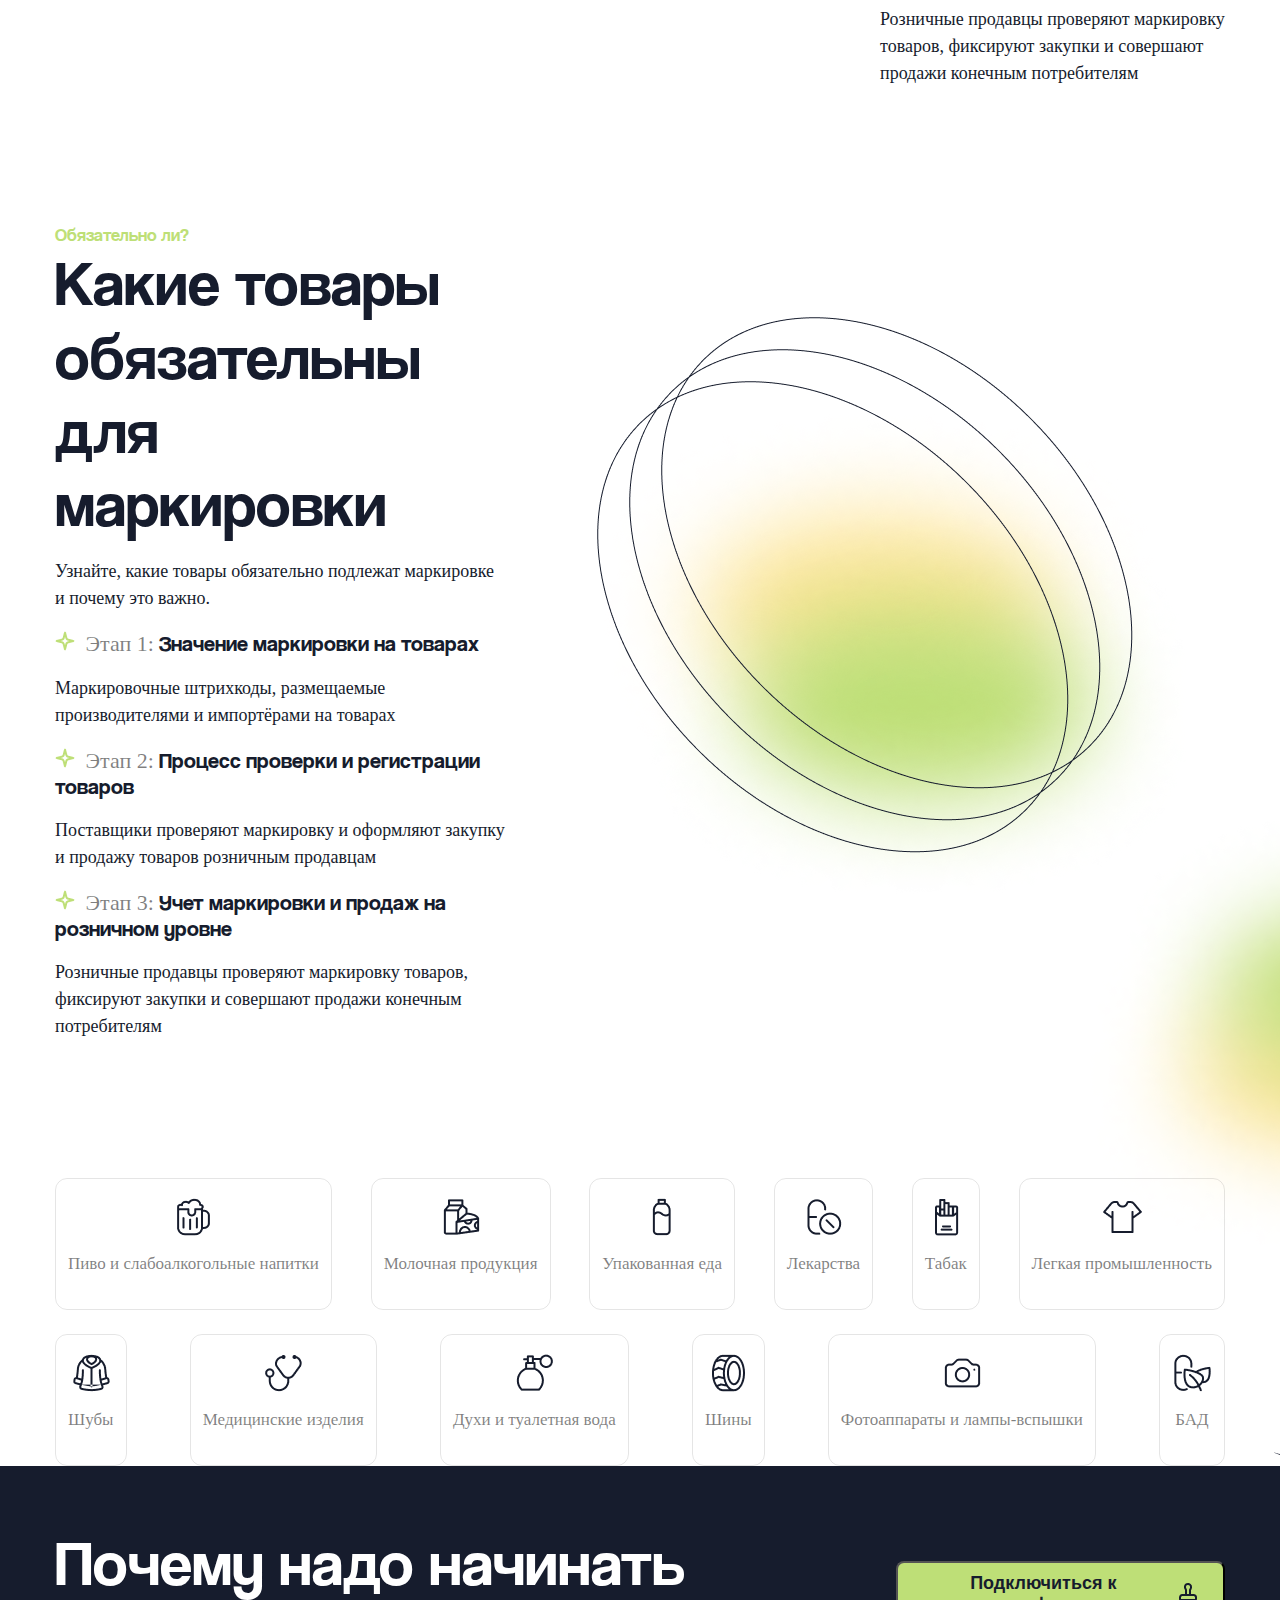
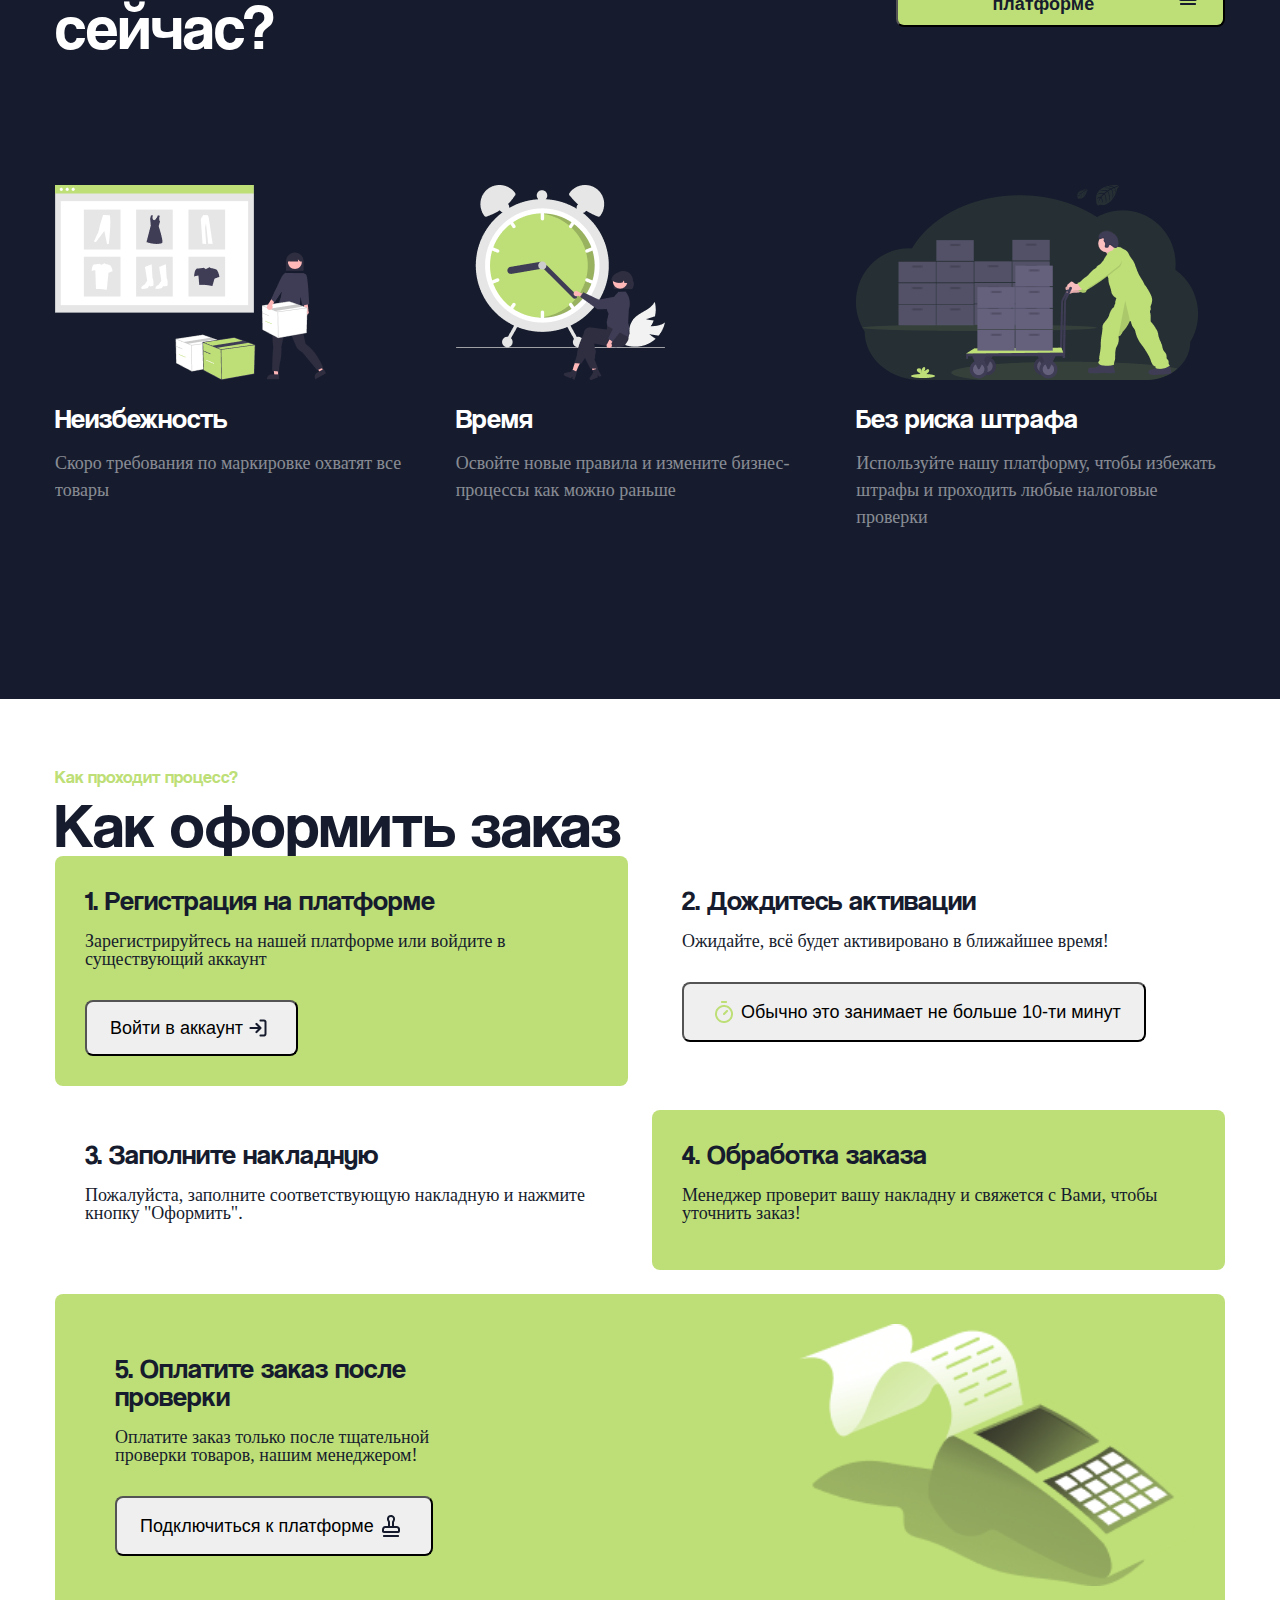
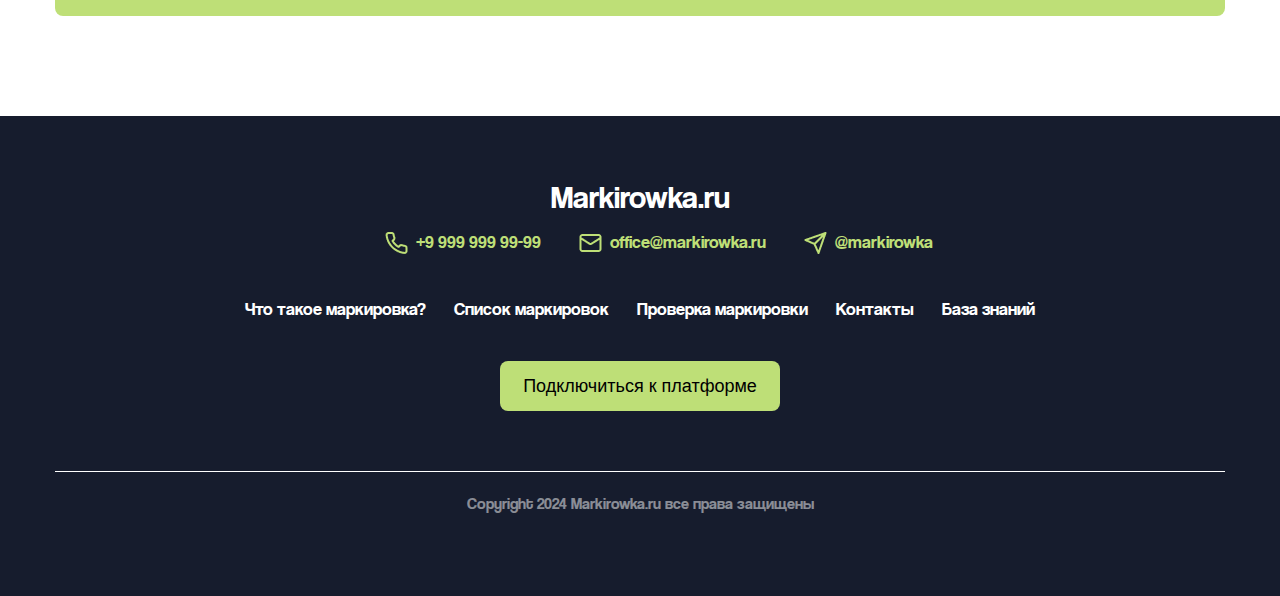
==== commit 505a317e: "12" ====
--- a/index.html
+++ b/index.html
@@ -254,91 +254,6 @@
 		</div>
 	</section>
 
-
-
-	<!-- <section class="section__images">
-    <div class="container">
-      <div class="image-gallery">
-        <div class="top-row">
-          <div class="images">
-            <img src="assets/Images/Rectangle 15.png" alt="Image 1" class="image" />
-            <div class="text">
-              <p>
-                <img class="icon__text" src="assets/icon/Service/star.png" alt="#">
-                Обязательная маркировка
-              </p>
-              <p>Товары легкой промышленности</p>
-            </div>
-          </div>
-          <div class="images">
-            <img src="assets/Images/Rectangle 16.png" alt="Image 2" class="image" />
-            <div class="text">
-              <p>
-                <img class="icon__text" src="assets/icon/Service/star.png" alt="#">
-                Обязательная маркировка
-              </p>
-              <p>Фотоаппараты и лампы-вспышки</p>
-            </div>
-          </div>
-          <div class="images">
-            <img src="assets/Images/Rectangle 17.png" alt="Image 3" class="image" />
-            <div class="text">
-              <p>
-                <img class="icon__text" src="assets/icon/Service/star.png" alt="#">
-                Обязательная маркировка
-              </p>
-              <p>Постельное белье</p>
-            </div>
-          </div>
-        </div> -->
-
-	<!-- <div class="bottom-row">
-    <div class="images">
-      <img src="assets/Images/Rectangle 18.png" alt="Image 4" class="image" />
-      <div class="text">
-        <p>
-          <img class="icon__text" src="assets/icon/Service/star.png" alt="#">
-          Обязательная маркировка
-        </p>
-        <p>Духи и туалетная вода</p>
-      </div>
-    </div>
-    <div class="images">
-      <img src="assets/Images/Rectangle 19.png" alt="Image 5" class="image" />
-      <div class="text">
-        <p>
-          <img class="icon__text" src="assets/icon/Service/star.png" alt="#">
-          Обязательная маркировка
-        </p>
-        <p>Шины и покрышки</p>
-      </div>
-    </div>
-    <div class="images">
-      <img src="assets/Images/Rectangle 20.png" alt="Image 6" class="image" />
-      <div class="text">
-        <p>
-          <img class="icon__text" src="assets/icon/Service/star.png" alt="#">
-          Обязательная маркировка
-        </p>
-        <p>Обувь</p>
-      </div>
-    </div>
-    <div class="images">
-      <img src="assets/Images/Rectangle 21.png" alt="Image 7" class="image" />
-      <div class="text">
-        <p>
-          <img class="icon__text" src="assets/icon/Service/star.png" alt="#">
-          Обязательная маркировка
-        </p>
-        <p>Шубы</p>
-      </div>
-    </div>
-  </div>
-  </div>
-  </div>
-
-  </section> -->
-
 	<section class="product">
 		<div class="container">
 			<div class="product__wrapper">
@@ -364,7 +279,7 @@
 				</div>
 
 				<div class="up">
-					<img class="img__up" src="assets/Images/logistics_x-4-dc 1.png" alt="#">
+					<img class="img__uper" src="assets/Images/logistics_x-4-dc 1.png" alt="#">
 					Без риска штрафа
 					<p>Используйте нашу платформу, чтобы избежать штрафы и проходить любые налоговые проверки</p>
 				</div>
@@ -463,11 +378,11 @@
 					</div>
 				</div>
 				<div class="marking">
-					<div class="footer__marking">Что такое маркировка?</div>
-					<div class="footer__marking">Список маркировок</div>
-					<div class="footer__marking">Проверка маркировки</div>
-					<div class="footer__marking">Контакты</div>
-					<div class="footer__marking">База знаний</div>
+					<a class="footer__marking" href="#">Что такое маркировка?</a>
+					<a class="footer__marking" href="#">Список маркировок</a>
+					<a class="footer__marking" href="#">Проверка маркировки</a>
+					<a class="footer__marking" href="#">Контакты</a>
+					<a class="footer__marking" href="#">База знаний</a>
 				</div>
 				<div class="footer__button">
 					<button class="footer__btn" type="Подключиться к платформе">
--- a/assets/css/style.css
+++ b/assets/css/style.css
@@ -429,6 +429,7 @@
 	align-items: flex-start;
 	justify-content: space-between;
 	margin: 60px 0px;
+	column-gap: 32px;
 }
 
 .up {
@@ -440,9 +441,13 @@
 	font-weight: 400;
 	line-height: 28px;
 	text-align: left;
+	flex: 1 1 33%;
 }
 
 .img__up {
+	padding: 12px 0px 24px 0px;
+}
+.img__uper{
 	padding: 12px 0px 24px 0px;
 }
 
@@ -723,6 +728,11 @@
 	font-weight: 400;
 	text-align: center;
 	color: #ffffff;
+	text-decoration: none;
+	transition: color 0.2s linear;
+}
+.footer__marking:hover {
+	color: #bedf77;
 }
 
 .footer__input {
@@ -1007,7 +1017,8 @@
 		height: 100%;
 		overflow: auto;
 		transition: all 0.3s ease 0s;
-		background-color:#545c42 ;
+		background-color:#ffffff ;
+		color: #161c2d;
 		padding: 70px 10px 20px 10px;
 	}
 	.header__menu.active{
@@ -1031,6 +1042,7 @@
 
 	.header__menu.active .nav__link {
 		display: flex;
+		font-size: 30px;
 	}
 
 	.product__bottom {
@@ -1045,7 +1057,7 @@
 		margin-top: 32px;
 	}
 	.logo {
-		order: 1; 
+		order: -1; 
 }
 	/**HEADER**/
 	.container{
@@ -1087,12 +1099,12 @@
 		max-width: 100%;
 		font-size: 32px;
 	}
-	.btn {
+	.header__inner .btn {
 		display: flex;
 		align-items: center;
-		font-size: 21px;
-		order: 2;
-		margin: 0 auto; 
+		font-size: 16px;
+		margin-left: auto;
+		margin-right: 24px;
 	}
 	.images__lents {
 		display: flex;
@@ -1114,7 +1126,11 @@
 		padding-left: 35px;
 	}
 	.products__wrapper .right {
+		margin: 50px 0px;
 		display: none;
+	}
+	.products__wrapper{
+		margin: 50px 0;
 	}
 	.section__suptitle {
 		display: flex;
@@ -1137,6 +1153,24 @@
 		font-size: 20px;
 	}
 	/**ABOUT 2 BLOCK**/
+	.bottom__icons{
+		margin: 0px 0px 30px 0px;
+	}
+	.order__title{
+		margin: 0px 0px 30px 0px;
+	}
+	.right__payment{
+		width: 35%;
+	}
+	.icons .top__icons {
+		display: grid;
+		grid-template-columns: 1fr 1fr 1fr;
+	}
+	.icons .bottom__icons {
+		display: grid;
+		column-gap: 24px;
+		grid-template-columns: 1fr 1fr 1fr;
+	}
 }
 
 @media (max-width: 1024px) {
@@ -1185,7 +1219,6 @@
 	}
 	.btn {
 		display: flex;
-
 		align-items: center;
 	}
 	.images__lents {
@@ -1233,11 +1266,31 @@
 	.container {
     max-width: 768px;
   }
+	.section__suptitle{
+		font-size: 35px;
+		margin:12px 0px
+	}
+	.section__title{
+		font-size: 45px;
+	}
+	.order__suptitle{
+		font-size: 35px;
+		margin:12px 0px
+	}
+	.order__title{
+		font-size: 45px;
+	}
+	.marking{
+		display: grid;
+		column-gap: 5px;
+		grid-template-columns: 1fr ;
+	}
 }
 @media (max-width: 768px) {
 	.container {
     max-width: 100%;
   }
+	
 	/* ICONS SECTION */
 	.icons .top__icons {
 		display: grid;
@@ -1247,6 +1300,15 @@
 		display: grid;
 		column-gap: 24px;
 		grid-template-columns: 1fr 1fr;
+	}
+	/*LABEL*/
+	.label{
+		display: flex;
+		flex-direction: column;
+		grid-row-gap: 12px;
+		margin-top: 24px;
+		margin-bottom: 12px;	
+		align-items: stretch
 	}
 }
 @media (max-width: 560px) {
@@ -1262,9 +1324,10 @@
 
 	/*LABEL*/
 	.label{
-		display: grid;
-		column-gap: 5px;
-		grid-template-columns: 1fr;
+		display: flex;
+		flex-direction: column;
+		grid-row-gap: 12px;
+		margin-top: 24px;	
 	}
 	/*MARKING*/
 	.marking{
@@ -1272,5 +1335,25 @@
 		column-gap: 5px;
 		grid-template-columns: 1fr;
 	}
-	
-}
+	.images__lents{
+		display: block;
+		width: 100%;
+	}
+	/* ICONS SECTION */
+	.icons .top__icons {
+		display: grid;
+		grid-template-columns: 1fr ;
+	}
+	.icons .bottom__icons {
+		display: grid;
+		column-gap: 24px;
+		grid-template-columns: 1fr ;
+	}
+	.img__uper{
+		display: block;
+		width: 100%;
+	}
+	.section__title{
+		font-size: 40px;
+	}
+}
